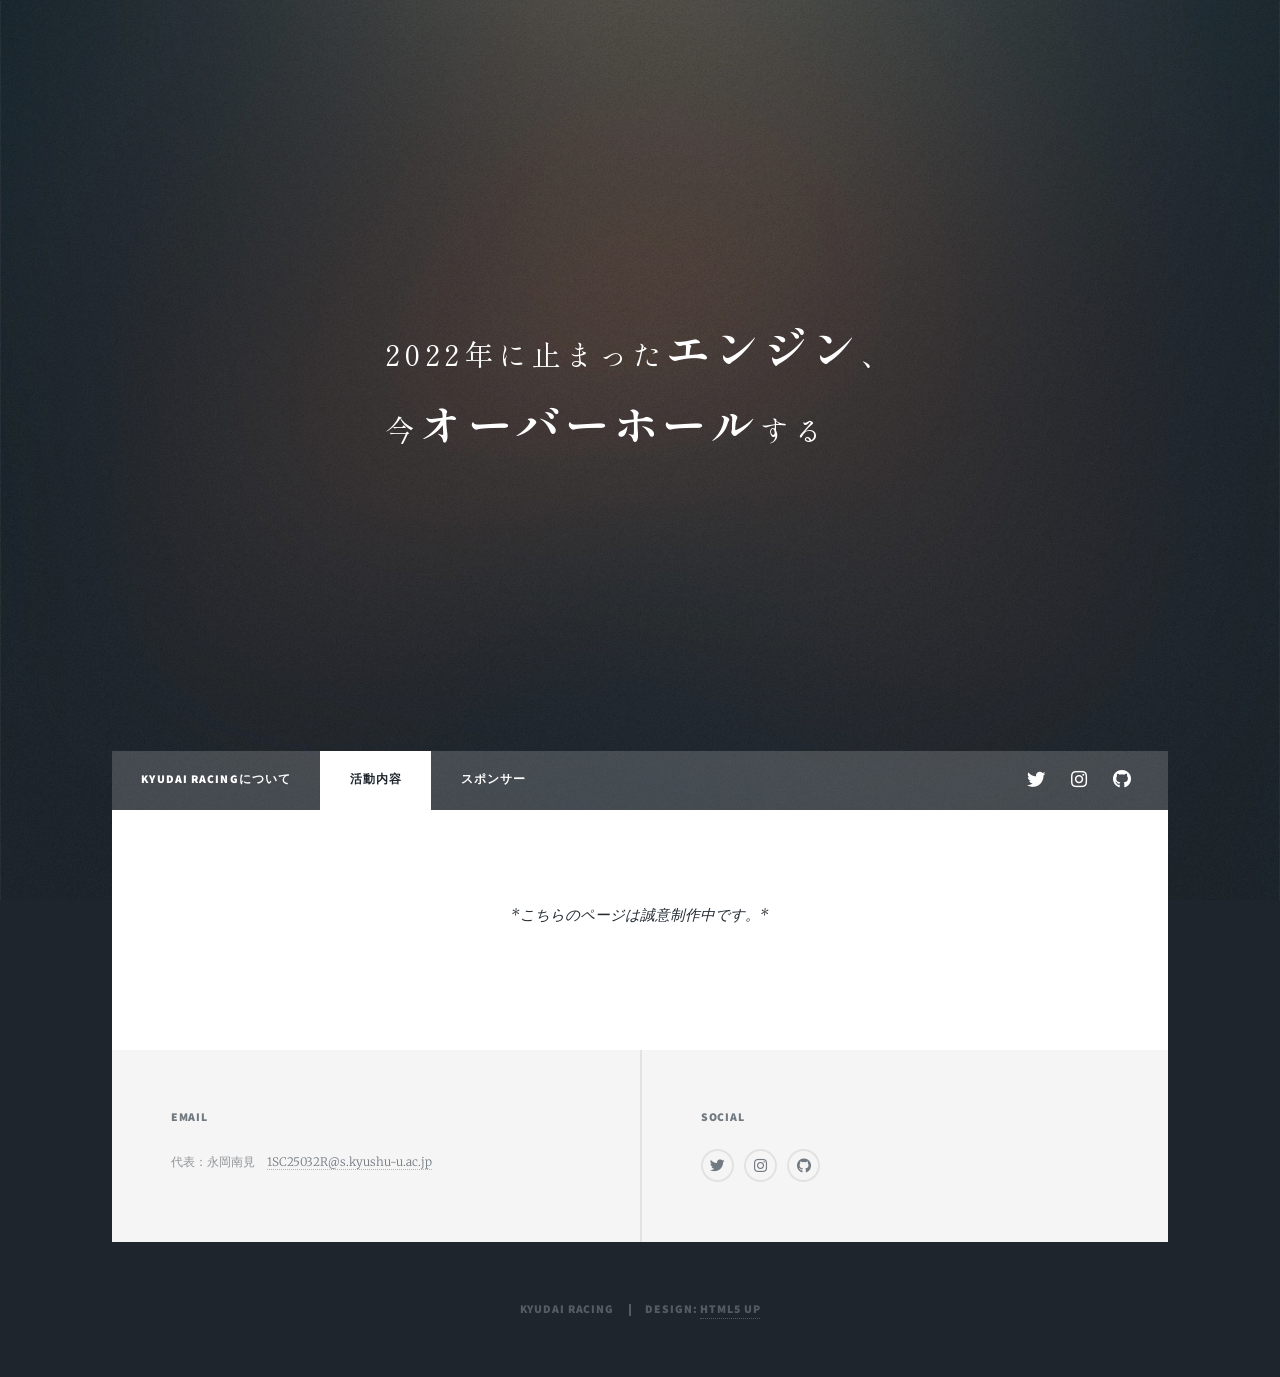
==== section1.html @ 41556bfe "階層の変更" ====
<!DOCTYPE HTML>
<html>
	<head>
		<title>Kyudai Racing</title>
    	<meta name="description" />
    	<!-- ファビコン -->
    	<link rel="icon" href="icon.png" />
    	<!-- アップルタッチアイコン -->
    	<link rel="apple-touch-icon" href="icon.png" />
	    <meta charset="UTF-8" />
		<link href="https://fonts.googleapis.com/css2?family=Shippori+Mincho:wght@400;500&display=swap" rel="stylesheet">
		<meta name="viewport" content="width=device-width, initial-scale=1, user-scalable=no" />
		<link rel="stylesheet" href="assets/css/main.css" />
		<noscript><link rel="stylesheet" href="assets/css/noscript.css" /></noscript>
	</head>
	<body class="is-preload">

		<!-- Wrapper -->
			<div id="wrapper">

				<!-- Header -->
					<header id="header">
						<a href="index.html" class="logo"><p>2022年に止まった<strong>エンジン</strong>、<br />今<strong>オーバーホール</strong>する</p></a>
					</header>

				<!-- Nav -->
					<nav id="nav">
						<ul class="links">
							<li><a href="index.html">Kyudai Racingについて</a></li>
							<li class="active"><a href="section1.html">活動内容</a></li>
							<li><a href="section2.html">スポンサー</a></li>
						</ul>
						<ul class="icons">
							<li><a href="#" class="icon brands fa-twitter"><span class="label">Twitter</span></a></li>
							<li><a href="https://www.instagram.com/kyudai_racing_?igsh=c2ZleDBxYnRwNmtl" class="icon brands fa-instagram"><span class="label">Instagram</span></a></li>
							<li><a href="#" class="icon brands fa-github"><span class="label">GitHub</span></a></li>
						</ul>
					</nav>

				<!-- Main -->
					<div id="main">

						<!-- Post -->
							<section class="post">
								<header class="major">
									<p>*こちらのページは誠意制作中です。*</p>
								</header>
						</section>

					</div>
				<!-- Footer -->
					<footer id="footer">
<!--						<section>
							<form method="post" action="#">
								<div class="fields">
									<div class="field">
										<label for="name">Name</label>
										<input type="text" name="name" id="name" />
									</div>
									<div class="field">
										<label for="email">Email</label>
										<input type="text" name="email" id="email" />
									</div>
									<div class="field">
										<label for="message">Message</label>
										<textarea name="message" id="message" rows="3"></textarea>
									</div>
								</div>
								<ul class="actions">
									<li><input type="submit" value="Send Message" /></li>
								</ul>
							</form>
						</section>
						<section class="split contact">
							<section class="alt">
								<h3>Address</h3>
								<p>1234 Somewhere Road #87257<br />
								Nashville, TN 00000-0000</p>
							</section>
							<section>
								<h3>Phone</h3>
								<p><a href="#">(000) 000-0000</a></p>
							</section>
-->							<section>
								<h3>Email</h3>
								<p>代表：永岡南見　<a href="#">1SC25032R@s.kyushu-u.ac.jp</a></p>
							</section>
							<section>
								<h3>Social</h3>
								<ul class="icons alt">
									<li><a href="#" class="icon brands alt fa-twitter"><span class="label">Twitter</span></a></li>
									<li><a href="https://www.instagram.com/kyudai_racing_?igsh=c2ZleDBxYnRwNmtl" class="icon brands alt fa-instagram"><span class="label">Instagram</span></a></li>
									<li><a href="#" class="icon brands alt fa-github"><span class="label">GitHub</span></a></li>
								</ul>
							</section>
						</section>
					</footer>

				<!-- Copyright -->
					<div id="copyright">
						<ul><li>kyudai Racing</li><li>Design: <a href="https://html5up.net">HTML5 UP</a></li></ul>
					</div>

			</div>

		<!-- Scripts -->
			<script src="assets/js/jquery.min.js"></script>
			<script src="assets/js/jquery.scrollex.min.js"></script>
			<script src="assets/js/jquery.scrolly.min.js"></script>
			<script src="assets/js/browser.min.js"></script>
			<script src="assets/js/breakpoints.min.js"></script>
			<script src="assets/js/util.js"></script>
			<script src="assets/js/main.js"></script>

	</body>
</html>
---- assets/css/main.css ----
@import url(fontawesome-all.min.css);
@import url("https://fonts.googleapis.com/css?family=Merriweather:300,700,300italic,700italic|Source+Sans+Pro:900");

/*
	Massively by HTML5 UP
	html5up.net | @ajlkn
	Free for personal and commercial use under the CCA 3.0 license (html5up.net/license)
*/

html, body, div, span, applet, object,
iframe, h1, h2, h3, h4, h5, h6, p, blockquote,
pre, a, abbr, acronym, address, big, cite,
code, del, dfn, em, img, ins, kbd, q, s, samp,
small, strike, strong, sub, sup, tt, var, b,
u, i, center, dl, dt, dd, ol, ul, li, fieldset,
form, label, legend, table, caption, tbody,
tfoot, thead, tr, th, td, article, aside,
canvas, details, embed, figure, figcaption,
footer, header, hgroup, menu, nav, output, ruby,
section, summary, time, mark, audio, video {
	margin: 0;
	padding: 0;
	border: 0;
	font-size: 100%;
	font: inherit;
	vertical-align: baseline;}

article, aside, details, figcaption, figure,
footer, header, hgroup, menu, nav, section {
	display: block;}

body {
	line-height: 1;
}

ol, ul {
	list-style: none;
}

blockquote, q {
	quotes: none;
}

	blockquote:before, blockquote:after, q:before, q:after {
		content: '';
		content: none;
	}

table {
	border-collapse: collapse;
	border-spacing: 0;
}

body {
	-webkit-text-size-adjust: none;
}

mark {
	background-color: transparent;
	color: inherit;
}

input::-moz-focus-inner {
	border: 0;
	padding: 0;
}

input, select, textarea {
	-moz-appearance: none;
	-webkit-appearance: none;
	-ms-appearance: none;
	appearance: none;
}

/* Basic */

	@-ms-viewport {
		width: device-width;
	}

	body {
		-ms-overflow-style: scrollbar;
	}

	@media screen and (max-width: 480px) {

		html, body {
			min-width: 320px;
		}

	}

	html {
		box-sizing: border-box;
	}

	*, *:before, *:after {
		box-sizing: inherit;
	}

	body {
		background-color: #1e252d;
	}

		body.is-preload *, body.is-preload *:before, body.is-preload *:after {
			-moz-animation: none !important;
			-webkit-animation: none !important;
			-ms-animation: none !important;
			animation: none !important;
			-moz-transition: none !important;
			-webkit-transition: none !important;
			-ms-transition: none !important;
			transition: none !important;
		}

/* Type */

	html {
		font-size: 16pt;
	}

		@media screen and (max-width: 1680px) {

			html {
				font-size: 12pt;
			}

		}

		@media screen and (max-width: 1280px) {

			html {
				font-size: 11pt;
			}

		}

		@media screen and (max-width: 360px) {

			html {
				font-size: 10pt;
			}

		}

	body {
		color: #212931;
	}

	body, input, select, textarea {
		font-family: "Merriweather", Georgia, serif;
		font-weight: 300;
		font-size: 1rem;
		line-height: 2.375;
	}

	a {
		-moz-transition: color 0.2s ease-in-out, background-color 0.2s ease-in-out, border-color 0.2s ease-in-out, box-shadow 0.2s ease-in-out;
		-webkit-transition: color 0.2s ease-in-out, background-color 0.2s ease-in-out, border-color 0.2s ease-in-out, box-shadow 0.2s ease-in-out;
		-ms-transition: color 0.2s ease-in-out, background-color 0.2s ease-in-out, border-color 0.2s ease-in-out, box-shadow 0.2s ease-in-out;
		transition: color 0.2s ease-in-out, background-color 0.2s ease-in-out, border-color 0.2s ease-in-out, box-shadow 0.2s ease-in-out;
		border-bottom: dotted 1px;
		text-decoration: none;
	}

		a:hover {
			border-bottom-color: transparent;
		}

	strong, b {
		font-weight: 600;
	}

	em, i {
		font-style: italic;
	}

	p {
		text-align: justify;
		margin: 0 0 2rem 0;
	}

	h1, h2, h3, h4, h5, h6 {
		font-family: "Source Sans Pro", Helvetica, sans-serif;
		font-weight: 900;
		line-height: 1.5;
		letter-spacing: 0.075em;
		text-transform: uppercase;
		margin: 0 0 1rem 0;
	}

		h1 a, h2 a, h3 a, h4 a, h5 a, h6 a {
			border-bottom: 0;
			color: inherit;
			text-decoration: none;
		}

	h1 {
		font-size: 4rem;
		line-height: 1.1;
		margin: 0 0 2rem 0;
	}

	h2 {
		font-size: 1.75rem;
		line-height: 1.3;
		margin: 0 0 1.5rem 0;
	}

	h3 {
		font-size: 1.25rem;
		margin: 0 0 1.5rem 0;
	}

	h4 {
		font-size: 1rem;
	}

	h5 {
		font-size: 0.9rem;
	}

	h6 {
		font-size: 0.8rem;
	}

	sub {
		font-size: 0.8rem;
		position: relative;
		top: 0.5rem;
	}

	sup {
		font-size: 0.8rem;
		position: relative;
		top: -0.5rem;
	}

	blockquote {
		border-left: solid 4px;
		font-style: italic;
		margin: 0 0 2rem 0;
		padding: 0.5rem 0 0.5rem 2rem;
	}

	code {
		border: solid 2px;
		font-family: "Courier New", monospace;
		font-size: 0.9rem;
		margin: 0 0.25rem;
		padding: 0.25rem 0.65rem;
	}

	pre {
		-webkit-overflow-scrolling: touch;
		font-family: "Courier New", monospace;
		font-size: 0.9rem;
		margin: 0 0 2rem 0;
	}

		pre code {
			display: block;
			line-height: 1.75;
			padding: 1rem 1.5rem;
			overflow-x: auto;
		}

	hr {
		border: 0;
		border-bottom: solid 2px;
		margin: 3rem 0;
	}

		hr.major {
			margin: 5rem 0;
		}

	.align-left {
		text-align: left;
	}

	.align-center {
		text-align: center;
	}

	.align-right {
		text-align: right;
	}

	input, select, textarea {
		color: #212931;
	}

	a {
		color: #212931;
		border-bottom-color: rgba(33, 41, 49, 0.5);
	}

		a:hover {
			border-bottom-color: transparent;
			color: #18bfef !important;
		}

	strong, b {
		color: #212931;
	}

	h1, h2, h3, h4, h5, h6 {
		color: #212931;
	}

	blockquote {
		border-left-color: #eeeeee;
	}

	code {
		background: rgba(220, 220, 220, 0.25);
		border-color: #eeeeee;
	}

	hr {
		border-bottom-color: #eeeeee;
	}

/* Row */

	.row {
		display: flex;
		flex-wrap: wrap;
		box-sizing: border-box;
		align-items: stretch;
	}

		.row > * {
			box-sizing: border-box;
		}

		.row.gtr-uniform > * > :last-child {
			margin-bottom: 0;
		}

		.row.aln-left {
			justify-content: flex-start;
		}

		.row.aln-center {
			justify-content: center;
		}

		.row.aln-right {
			justify-content: flex-end;
		}

		.row.aln-top {
			align-items: flex-start;
		}

		.row.aln-middle {
			align-items: center;
		}

		.row.aln-bottom {
			align-items: flex-end;
		}

		.row > .imp {
			order: -1;
		}

		.row > .col-1 {
			width: 8.33333%;
		}

		.row > .off-1 {
			margin-left: 8.33333%;
		}

		.row > .col-2 {
			width: 16.66667%;
		}

		.row > .off-2 {
			margin-left: 16.66667%;
		}

		.row > .col-3 {
			width: 25%;
		}

		.row > .off-3 {
			margin-left: 25%;
		}

		.row > .col-4 {
			width: 33.33333%;
		}

		.row > .off-4 {
			margin-left: 33.33333%;
		}

		.row > .col-5 {
			width: 41.66667%;
		}

		.row > .off-5 {
			margin-left: 41.66667%;
		}

		.row > .col-6 {
			width: 50%;
		}

		.row > .off-6 {
			margin-left: 50%;
		}

		.row > .col-7 {
			width: 58.33333%;
		}

		.row > .off-7 {
			margin-left: 58.33333%;
		}

		.row > .col-8 {
			width: 66.66667%;
		}

		.row > .off-8 {
			margin-left: 66.66667%;
		}

		.row > .col-9 {
			width: 75%;
		}

		.row > .off-9 {
			margin-left: 75%;
		}

		.row > .col-10 {
			width: 83.33333%;
		}

		.row > .off-10 {
			margin-left: 83.33333%;
		}

		.row > .col-11 {
			width: 91.66667%;
		}

		.row > .off-11 {
			margin-left: 91.66667%;
		}

		.row > .col-12 {
			width: 100%;
		}

		.row > .off-12 {
			margin-left: 100%;
		}

		.row.gtr-0 {
			margin-top: 0;
			margin-left: 0rem;
		}

			.row.gtr-0 > * {
				padding: 0 0 0 0rem;
			}

			.row.gtr-0.gtr-uniform {
				margin-top: 0rem;
			}

				.row.gtr-0.gtr-uniform > * {
					padding-top: 0rem;
				}

		.row.gtr-25 {
			margin-top: 0;
			margin-left: -0.375rem;
		}

			.row.gtr-25 > * {
				padding: 0 0 0 0.375rem;
			}

			.row.gtr-25.gtr-uniform {
				margin-top: -0.375rem;
			}

				.row.gtr-25.gtr-uniform > * {
					padding-top: 0.375rem;
				}

		.row.gtr-50 {
			margin-top: 0;
			margin-left: -0.75rem;
		}

			.row.gtr-50 > * {
				padding: 0 0 0 0.75rem;
			}

			.row.gtr-50.gtr-uniform {
				margin-top: -0.75rem;
			}

				.row.gtr-50.gtr-uniform > * {
					padding-top: 0.75rem;
				}

		.row {
			margin-top: 0;
			margin-left: -1.5rem;
		}

			.row > * {
				padding: 0 0 0 1.5rem;
			}

			.row.gtr-uniform {
				margin-top: -1.5rem;
			}

				.row.gtr-uniform > * {
					padding-top: 1.5rem;
				}

		.row.gtr-150 {
			margin-top: 0;
			margin-left: -2.25rem;
		}

			.row.gtr-150 > * {
				padding: 0 0 0 2.25rem;
			}

			.row.gtr-150.gtr-uniform {
				margin-top: -2.25rem;
			}

				.row.gtr-150.gtr-uniform > * {
					padding-top: 2.25rem;
				}

		.row.gtr-200 {
			margin-top: 0;
			margin-left: -3rem;
		}

			.row.gtr-200 > * {
				padding: 0 0 0 3rem;
			}

			.row.gtr-200.gtr-uniform {
				margin-top: -3rem;
			}

				.row.gtr-200.gtr-uniform > * {
					padding-top: 3rem;
				}

		@media screen and (max-width: 1680px) {

			.row {
				display: flex;
				flex-wrap: wrap;
				box-sizing: border-box;
				align-items: stretch;
			}

				.row > * {
					box-sizing: border-box;
				}

				.row.gtr-uniform > * > :last-child {
					margin-bottom: 0;
				}

				.row.aln-left {
					justify-content: flex-start;
				}

				.row.aln-center {
					justify-content: center;
				}

				.row.aln-right {
					justify-content: flex-end;
				}

				.row.aln-top {
					align-items: flex-start;
				}

				.row.aln-middle {
					align-items: center;
				}

				.row.aln-bottom {
					align-items: flex-end;
				}

				.row > .imp-xlarge {
					order: -1;
				}

				.row > .col-1-xlarge {
					width: 8.33333%;
				}

				.row > .off-1-xlarge {
					margin-left: 8.33333%;
				}

				.row > .col-2-xlarge {
					width: 16.66667%;
				}

				.row > .off-2-xlarge {
					margin-left: 16.66667%;
				}

				.row > .col-3-xlarge {
					width: 25%;
				}

				.row > .off-3-xlarge {
					margin-left: 25%;
				}

				.row > .col-4-xlarge {
					width: 33.33333%;
				}

				.row > .off-4-xlarge {
					margin-left: 33.33333%;
				}

				.row > .col-5-xlarge {
					width: 41.66667%;
				}

				.row > .off-5-xlarge {
					margin-left: 41.66667%;
				}

				.row > .col-6-xlarge {
					width: 50%;
				}

				.row > .off-6-xlarge {
					margin-left: 50%;
				}

				.row > .col-7-xlarge {
					width: 58.33333%;
				}

				.row > .off-7-xlarge {
					margin-left: 58.33333%;
				}

				.row > .col-8-xlarge {
					width: 66.66667%;
				}

				.row > .off-8-xlarge {
					margin-left: 66.66667%;
				}

				.row > .col-9-xlarge {
					width: 75%;
				}

				.row > .off-9-xlarge {
					margin-left: 75%;
				}

				.row > .col-10-xlarge {
					width: 83.33333%;
				}

				.row > .off-10-xlarge {
					margin-left: 83.33333%;
				}

				.row > .col-11-xlarge {
					width: 91.66667%;
				}

				.row > .off-11-xlarge {
					margin-left: 91.66667%;
				}

				.row > .col-12-xlarge {
					width: 100%;
				}

				.row > .off-12-xlarge {
					margin-left: 100%;
				}

				.row.gtr-0 {
					margin-top: 0;
					margin-left: 0rem;
				}

					.row.gtr-0 > * {
						padding: 0 0 0 0rem;
					}

					.row.gtr-0.gtr-uniform {
						margin-top: 0rem;
					}

						.row.gtr-0.gtr-uniform > * {
							padding-top: 0rem;
						}

				.row.gtr-25 {
					margin-top: 0;
					margin-left: -0.375rem;
				}

					.row.gtr-25 > * {
						padding: 0 0 0 0.375rem;
					}

					.row.gtr-25.gtr-uniform {
						margin-top: -0.375rem;
					}

						.row.gtr-25.gtr-uniform > * {
							padding-top: 0.375rem;
						}

				.row.gtr-50 {
					margin-top: 0;
					margin-left: -0.75rem;
				}

					.row.gtr-50 > * {
						padding: 0 0 0 0.75rem;
					}

					.row.gtr-50.gtr-uniform {
						margin-top: -0.75rem;
					}

						.row.gtr-50.gtr-uniform > * {
							padding-top: 0.75rem;
						}

				.row {
					margin-top: 0;
					margin-left: -1.5rem;
				}

					.row > * {
						padding: 0 0 0 1.5rem;
					}

					.row.gtr-uniform {
						margin-top: -1.5rem;
					}

						.row.gtr-uniform > * {
							padding-top: 1.5rem;
						}

				.row.gtr-150 {
					margin-top: 0;
					margin-left: -2.25rem;
				}

					.row.gtr-150 > * {
						padding: 0 0 0 2.25rem;
					}

					.row.gtr-150.gtr-uniform {
						margin-top: -2.25rem;
					}

						.row.gtr-150.gtr-uniform > * {
							padding-top: 2.25rem;
						}

				.row.gtr-200 {
					margin-top: 0;
					margin-left: -3rem;
				}

					.row.gtr-200 > * {
						padding: 0 0 0 3rem;
					}

					.row.gtr-200.gtr-uniform {
						margin-top: -3rem;
					}

						.row.gtr-200.gtr-uniform > * {
							padding-top: 3rem;
						}

		}

		@media screen and (max-width: 1280px) {

			.row {
				display: flex;
				flex-wrap: wrap;
				box-sizing: border-box;
				align-items: stretch;
			}

				.row > * {
					box-sizing: border-box;
				}

				.row.gtr-uniform > * > :last-child {
					margin-bottom: 0;
				}

				.row.aln-left {
					justify-content: flex-start;
				}

				.row.aln-center {
					justify-content: center;
				}

				.row.aln-right {
					justify-content: flex-end;
				}

				.row.aln-top {
					align-items: flex-start;
				}

				.row.aln-middle {
					align-items: center;
				}

				.row.aln-bottom {
					align-items: flex-end;
				}

				.row > .imp-large {
					order: -1;
				}

				.row > .col-1-large {
					width: 8.33333%;
				}

				.row > .off-1-large {
					margin-left: 8.33333%;
				}

				.row > .col-2-large {
					width: 16.66667%;
				}

				.row > .off-2-large {
					margin-left: 16.66667%;
				}

				.row > .col-3-large {
					width: 25%;
				}

				.row > .off-3-large {
					margin-left: 25%;
				}

				.row > .col-4-large {
					width: 33.33333%;
				}

				.row > .off-4-large {
					margin-left: 33.33333%;
				}

				.row > .col-5-large {
					width: 41.66667%;
				}

				.row > .off-5-large {
					margin-left: 41.66667%;
				}

				.row > .col-6-large {
					width: 50%;
				}

				.row > .off-6-large {
					margin-left: 50%;
				}

				.row > .col-7-large {
					width: 58.33333%;
				}

				.row > .off-7-large {
					margin-left: 58.33333%;
				}

				.row > .col-8-large {
					width: 66.66667%;
				}

				.row > .off-8-large {
					margin-left: 66.66667%;
				}

				.row > .col-9-large {
					width: 75%;
				}

				.row > .off-9-large {
					margin-left: 75%;
				}

				.row > .col-10-large {
					width: 83.33333%;
				}

				.row > .off-10-large {
					margin-left: 83.33333%;
				}

				.row > .col-11-large {
					width: 91.66667%;
				}

				.row > .off-11-large {
					margin-left: 91.66667%;
				}

				.row > .col-12-large {
					width: 100%;
				}

				.row > .off-12-large {
					margin-left: 100%;
				}

				.row.gtr-0 {
					margin-top: 0;
					margin-left: 0rem;
				}

					.row.gtr-0 > * {
						padding: 0 0 0 0rem;
					}

					.row.gtr-0.gtr-uniform {
						margin-top: 0rem;
					}

						.row.gtr-0.gtr-uniform > * {
							padding-top: 0rem;
						}

				.row.gtr-25 {
					margin-top: 0;
					margin-left: -0.375rem;
				}

					.row.gtr-25 > * {
						padding: 0 0 0 0.375rem;
					}

					.row.gtr-25.gtr-uniform {
						margin-top: -0.375rem;
					}

						.row.gtr-25.gtr-uniform > * {
							padding-top: 0.375rem;
						}

				.row.gtr-50 {
					margin-top: 0;
					margin-left: -0.75rem;
				}

					.row.gtr-50 > * {
						padding: 0 0 0 0.75rem;
					}

					.row.gtr-50.gtr-uniform {
						margin-top: -0.75rem;
					}

						.row.gtr-50.gtr-uniform > * {
							padding-top: 0.75rem;
						}

				.row {
					margin-top: 0;
					margin-left: -1.5rem;
				}

					.row > * {
						padding: 0 0 0 1.5rem;
					}

					.row.gtr-uniform {
						margin-top: -1.5rem;
					}

						.row.gtr-uniform > * {
							padding-top: 1.5rem;
						}

				.row.gtr-150 {
					margin-top: 0;
					margin-left: -2.25rem;
				}

					.row.gtr-150 > * {
						padding: 0 0 0 2.25rem;
					}

					.row.gtr-150.gtr-uniform {
						margin-top: -2.25rem;
					}

						.row.gtr-150.gtr-uniform > * {
							padding-top: 2.25rem;
						}

				.row.gtr-200 {
					margin-top: 0;
					margin-left: -3rem;
				}

					.row.gtr-200 > * {
						padding: 0 0 0 3rem;
					}

					.row.gtr-200.gtr-uniform {
						margin-top: -3rem;
					}

						.row.gtr-200.gtr-uniform > * {
							padding-top: 3rem;
						}

		}

		@media screen and (max-width: 980px) {

			.row {
				display: flex;
				flex-wrap: wrap;
				box-sizing: border-box;
				align-items: stretch;
			}

				.row > * {
					box-sizing: border-box;
				}

				.row.gtr-uniform > * > :last-child {
					margin-bottom: 0;
				}

				.row.aln-left {
					justify-content: flex-start;
				}

				.row.aln-center {
					justify-content: center;
				}

				.row.aln-right {
					justify-content: flex-end;
				}

				.row.aln-top {
					align-items: flex-start;
				}

				.row.aln-middle {
					align-items: center;
				}

				.row.aln-bottom {
					align-items: flex-end;
				}

				.row > .imp-medium {
					order: -1;
				}

				.row > .col-1-medium {
					width: 8.33333%;
				}

				.row > .off-1-medium {
					margin-left: 8.33333%;
				}

				.row > .col-2-medium {
					width: 16.66667%;
				}

				.row > .off-2-medium {
					margin-left: 16.66667%;
				}

				.row > .col-3-medium {
					width: 25%;
				}

				.row > .off-3-medium {
					margin-left: 25%;
				}

				.row > .col-4-medium {
					width: 33.33333%;
				}

				.row > .off-4-medium {
					margin-left: 33.33333%;
				}

				.row > .col-5-medium {
					width: 41.66667%;
				}

				.row > .off-5-medium {
					margin-left: 41.66667%;
				}

				.row > .col-6-medium {
					width: 50%;
				}

				.row > .off-6-medium {
					margin-left: 50%;
				}

				.row > .col-7-medium {
					width: 58.33333%;
				}

				.row > .off-7-medium {
					margin-left: 58.33333%;
				}

				.row > .col-8-medium {
					width: 66.66667%;
				}

				.row > .off-8-medium {
					margin-left: 66.66667%;
				}

				.row > .col-9-medium {
					width: 75%;
				}

				.row > .off-9-medium {
					margin-left: 75%;
				}

				.row > .col-10-medium {
					width: 83.33333%;
				}

				.row > .off-10-medium {
					margin-left: 83.33333%;
				}

				.row > .col-11-medium {
					width: 91.66667%;
				}

				.row > .off-11-medium {
					margin-left: 91.66667%;
				}

				.row > .col-12-medium {
					width: 100%;
				}

				.row > .off-12-medium {
					margin-left: 100%;
				}

				.row.gtr-0 {
					margin-top: 0;
					margin-left: 0rem;
				}

					.row.gtr-0 > * {
						padding: 0 0 0 0rem;
					}

					.row.gtr-0.gtr-uniform {
						margin-top: 0rem;
					}

						.row.gtr-0.gtr-uniform > * {
							padding-top: 0rem;
						}

				.row.gtr-25 {
					margin-top: 0;
					margin-left: -0.375rem;
				}

					.row.gtr-25 > * {
						padding: 0 0 0 0.375rem;
					}

					.row.gtr-25.gtr-uniform {
						margin-top: -0.375rem;
					}

						.row.gtr-25.gtr-uniform > * {
							padding-top: 0.375rem;
						}

				.row.gtr-50 {
					margin-top: 0;
					margin-left: -0.75rem;
				}

					.row.gtr-50 > * {
						padding: 0 0 0 0.75rem;
					}

					.row.gtr-50.gtr-uniform {
						margin-top: -0.75rem;
					}

						.row.gtr-50.gtr-uniform > * {
							padding-top: 0.75rem;
						}

				.row {
					margin-top: 0;
					margin-left: -1.5rem;
				}

					.row > * {
						padding: 0 0 0 1.5rem;
					}

					.row.gtr-uniform {
						margin-top: -1.5rem;
					}

						.row.gtr-uniform > * {
							padding-top: 1.5rem;
						}

				.row.gtr-150 {
					margin-top: 0;
					margin-left: -2.25rem;
				}

					.row.gtr-150 > * {
						padding: 0 0 0 2.25rem;
					}

					.row.gtr-150.gtr-uniform {
						margin-top: -2.25rem;
					}

						.row.gtr-150.gtr-uniform > * {
							padding-top: 2.25rem;
						}

				.row.gtr-200 {
					margin-top: 0;
					margin-left: -3rem;
				}

					.row.gtr-200 > * {
						padding: 0 0 0 3rem;
					}

					.row.gtr-200.gtr-uniform {
						margin-top: -3rem;
					}

						.row.gtr-200.gtr-uniform > * {
							padding-top: 3rem;
						}

		}

		@media screen and (max-width: 736px) {

			.row {
				display: flex;
				flex-wrap: wrap;
				box-sizing: border-box;
				align-items: stretch;
			}

				.row > * {
					box-sizing: border-box;
				}

				.row.gtr-uniform > * > :last-child {
					margin-bottom: 0;
				}

				.row.aln-left {
					justify-content: flex-start;
				}

				.row.aln-center {
					justify-content: center;
				}

				.row.aln-right {
					justify-content: flex-end;
				}

				.row.aln-top {
					align-items: flex-start;
				}

				.row.aln-middle {
					align-items: center;
				}

				.row.aln-bottom {
					align-items: flex-end;
				}

				.row > .imp-small {
					order: -1;
				}

				.row > .col-1-small {
					width: 8.33333%;
				}

				.row > .off-1-small {
					margin-left: 8.33333%;
				}

				.row > .col-2-small {
					width: 16.66667%;
				}

				.row > .off-2-small {
					margin-left: 16.66667%;
				}

				.row > .col-3-small {
					width: 25%;
				}

				.row > .off-3-small {
					margin-left: 25%;
				}

				.row > .col-4-small {
					width: 33.33333%;
				}

				.row > .off-4-small {
					margin-left: 33.33333%;
				}

				.row > .col-5-small {
					width: 41.66667%;
				}

				.row > .off-5-small {
					margin-left: 41.66667%;
				}

				.row > .col-6-small {
					width: 50%;
				}

				.row > .off-6-small {
					margin-left: 50%;
				}

				.row > .col-7-small {
					width: 58.33333%;
				}

				.row > .off-7-small {
					margin-left: 58.33333%;
				}

				.row > .col-8-small {
					width: 66.66667%;
				}

				.row > .off-8-small {
					margin-left: 66.66667%;
				}

				.row > .col-9-small {
					width: 75%;
				}

				.row > .off-9-small {
					margin-left: 75%;
				}

				.row > .col-10-small {
					width: 83.33333%;
				}

				.row > .off-10-small {
					margin-left: 83.33333%;
				}

				.row > .col-11-small {
					width: 91.66667%;
				}

				.row > .off-11-small {
					margin-left: 91.66667%;
				}

				.row > .col-12-small {
					width: 100%;
				}

				.row > .off-12-small {
					margin-left: 100%;
				}

				.row.gtr-0 {
					margin-top: 0;
					margin-left: 0rem;
				}

					.row.gtr-0 > * {
						padding: 0 0 0 0rem;
					}

					.row.gtr-0.gtr-uniform {
						margin-top: 0rem;
					}

						.row.gtr-0.gtr-uniform > * {
							padding-top: 0rem;
						}

				.row.gtr-25 {
					margin-top: 0;
					margin-left: -0.375rem;
				}

					.row.gtr-25 > * {
						padding: 0 0 0 0.375rem;
					}

					.row.gtr-25.gtr-uniform {
						margin-top: -0.375rem;
					}

						.row.gtr-25.gtr-uniform > * {
							padding-top: 0.375rem;
						}

				.row.gtr-50 {
					margin-top: 0;
					margin-left: -0.75rem;
				}

					.row.gtr-50 > * {
						padding: 0 0 0 0.75rem;
					}

					.row.gtr-50.gtr-uniform {
						margin-top: -0.75rem;
					}

						.row.gtr-50.gtr-uniform > * {
							padding-top: 0.75rem;
						}

				.row {
					margin-top: 0;
					margin-left: -1.5rem;
				}

					.row > * {
						padding: 0 0 0 1.5rem;
					}

					.row.gtr-uniform {
						margin-top: -1.5rem;
					}

						.row.gtr-uniform > * {
							padding-top: 1.5rem;
						}

				.row.gtr-150 {
					margin-top: 0;
					margin-left: -2.25rem;
				}

					.row.gtr-150 > * {
						padding: 0 0 0 2.25rem;
					}

					.row.gtr-150.gtr-uniform {
						margin-top: -2.25rem;
					}

						.row.gtr-150.gtr-uniform > * {
							padding-top: 2.25rem;
						}

				.row.gtr-200 {
					margin-top: 0;
					margin-left: -3rem;
				}

					.row.gtr-200 > * {
						padding: 0 0 0 3rem;
					}

					.row.gtr-200.gtr-uniform {
						margin-top: -3rem;
					}

						.row.gtr-200.gtr-uniform > * {
							padding-top: 3rem;
						}

		}

		@media screen and (max-width: 480px) {

			.row {
				display: flex;
				flex-wrap: wrap;
				box-sizing: border-box;
				align-items: stretch;
			}

				.row > * {
					box-sizing: border-box;
				}

				.row.gtr-uniform > * > :last-child {
					margin-bottom: 0;
				}

				.row.aln-left {
					justify-content: flex-start;
				}

				.row.aln-center {
					justify-content: center;
				}

				.row.aln-right {
					justify-content: flex-end;
				}

				.row.aln-top {
					align-items: flex-start;
				}

				.row.aln-middle {
					align-items: center;
				}

				.row.aln-bottom {
					align-items: flex-end;
				}

				.row > .imp-xsmall {
					order: -1;
				}

				.row > .col-1-xsmall {
					width: 8.33333%;
				}

				.row > .off-1-xsmall {
					margin-left: 8.33333%;
				}

				.row > .col-2-xsmall {
					width: 16.66667%;
				}

				.row > .off-2-xsmall {
					margin-left: 16.66667%;
				}

				.row > .col-3-xsmall {
					width: 25%;
				}

				.row > .off-3-xsmall {
					margin-left: 25%;
				}

				.row > .col-4-xsmall {
					width: 33.33333%;
				}

				.row > .off-4-xsmall {
					margin-left: 33.33333%;
				}

				.row > .col-5-xsmall {
					width: 41.66667%;
				}

				.row > .off-5-xsmall {
					margin-left: 41.66667%;
				}

				.row > .col-6-xsmall {
					width: 50%;
				}

				.row > .off-6-xsmall {
					margin-left: 50%;
				}

				.row > .col-7-xsmall {
					width: 58.33333%;
				}

				.row > .off-7-xsmall {
					margin-left: 58.33333%;
				}

				.row > .col-8-xsmall {
					width: 66.66667%;
				}

				.row > .off-8-xsmall {
					margin-left: 66.66667%;
				}

				.row > .col-9-xsmall {
					width: 75%;
				}

				.row > .off-9-xsmall {
					margin-left: 75%;
				}

				.row > .col-10-xsmall {
					width: 83.33333%;
				}

				.row > .off-10-xsmall {
					margin-left: 83.33333%;
				}

				.row > .col-11-xsmall {
					width: 91.66667%;
				}

				.row > .off-11-xsmall {
					margin-left: 91.66667%;
				}

				.row > .col-12-xsmall {
					width: 100%;
				}

				.row > .off-12-xsmall {
					margin-left: 100%;
				}

				.row.gtr-0 {
					margin-top: 0;
					margin-left: 0rem;
				}

					.row.gtr-0 > * {
						padding: 0 0 0 0rem;
					}

					.row.gtr-0.gtr-uniform {
						margin-top: 0rem;
					}

						.row.gtr-0.gtr-uniform > * {
							padding-top: 0rem;
						}

				.row.gtr-25 {
					margin-top: 0;
					margin-left: -0.375rem;
				}

					.row.gtr-25 > * {
						padding: 0 0 0 0.375rem;
					}

					.row.gtr-25.gtr-uniform {
						margin-top: -0.375rem;
					}

						.row.gtr-25.gtr-uniform > * {
							padding-top: 0.375rem;
						}

				.row.gtr-50 {
					margin-top: 0;
					margin-left: -0.75rem;
				}

					.row.gtr-50 > * {
						padding: 0 0 0 0.75rem;
					}

					.row.gtr-50.gtr-uniform {
						margin-top: -0.75rem;
					}

						.row.gtr-50.gtr-uniform > * {
							padding-top: 0.75rem;
						}

				.row {
					margin-top: 0;
					margin-left: -1.5rem;
				}

					.row > * {
						padding: 0 0 0 1.5rem;
					}

					.row.gtr-uniform {
						margin-top: -1.5rem;
					}

						.row.gtr-uniform > * {
							padding-top: 1.5rem;
						}

				.row.gtr-150 {
					margin-top: 0;
					margin-left: -2.25rem;
				}

					.row.gtr-150 > * {
						padding: 0 0 0 2.25rem;
					}

					.row.gtr-150.gtr-uniform {
						margin-top: -2.25rem;
					}

						.row.gtr-150.gtr-uniform > * {
							padding-top: 2.25rem;
						}

				.row.gtr-200 {
					margin-top: 0;
					margin-left: -3rem;
				}

					.row.gtr-200 > * {
						padding: 0 0 0 3rem;
					}

					.row.gtr-200.gtr-uniform {
						margin-top: -3rem;
					}

						.row.gtr-200.gtr-uniform > * {
							padding-top: 3rem;
						}

		}

		@media screen and (max-width: 360px) {

			.row {
				display: flex;
				flex-wrap: wrap;
				box-sizing: border-box;
				align-items: stretch;
			}

				.row > * {
					box-sizing: border-box;
				}

				.row.gtr-uniform > * > :last-child {
					margin-bottom: 0;
				}

				.row.aln-left {
					justify-content: flex-start;
				}

				.row.aln-center {
					justify-content: center;
				}

				.row.aln-right {
					justify-content: flex-end;
				}

				.row.aln-top {
					align-items: flex-start;
				}

				.row.aln-middle {
					align-items: center;
				}

				.row.aln-bottom {
					align-items: flex-end;
				}

				.row > .imp-xxsmall {
					order: -1;
				}

				.row > .col-1-xxsmall {
					width: 8.33333%;
				}

				.row > .off-1-xxsmall {
					margin-left: 8.33333%;
				}

				.row > .col-2-xxsmall {
					width: 16.66667%;
				}

				.row > .off-2-xxsmall {
					margin-left: 16.66667%;
				}

				.row > .col-3-xxsmall {
					width: 25%;
				}

				.row > .off-3-xxsmall {
					margin-left: 25%;
				}

				.row > .col-4-xxsmall {
					width: 33.33333%;
				}

				.row > .off-4-xxsmall {
					margin-left: 33.33333%;
				}

				.row > .col-5-xxsmall {
					width: 41.66667%;
				}

				.row > .off-5-xxsmall {
					margin-left: 41.66667%;
				}

				.row > .col-6-xxsmall {
					width: 50%;
				}

				.row > .off-6-xxsmall {
					margin-left: 50%;
				}

				.row > .col-7-xxsmall {
					width: 58.33333%;
				}

				.row > .off-7-xxsmall {
					margin-left: 58.33333%;
				}

				.row > .col-8-xxsmall {
					width: 66.66667%;
				}

				.row > .off-8-xxsmall {
					margin-left: 66.66667%;
				}

				.row > .col-9-xxsmall {
					width: 75%;
				}

				.row > .off-9-xxsmall {
					margin-left: 75%;
				}

				.row > .col-10-xxsmall {
					width: 83.33333%;
				}

				.row > .off-10-xxsmall {
					margin-left: 83.33333%;
				}

				.row > .col-11-xxsmall {
					width: 91.66667%;
				}

				.row > .off-11-xxsmall {
					margin-left: 91.66667%;
				}

				.row > .col-12-xxsmall {
					width: 100%;
				}

				.row > .off-12-xxsmall {
					margin-left: 100%;
				}

				.row.gtr-0 {
					margin-top: 0;
					margin-left: 0rem;
				}

					.row.gtr-0 > * {
						padding: 0 0 0 0rem;
					}

					.row.gtr-0.gtr-uniform {
						margin-top: 0rem;
					}

						.row.gtr-0.gtr-uniform > * {
							padding-top: 0rem;
						}

				.row.gtr-25 {
					margin-top: 0;
					margin-left: -0.375rem;
				}

					.row.gtr-25 > * {
						padding: 0 0 0 0.375rem;
					}

					.row.gtr-25.gtr-uniform {
						margin-top: -0.375rem;
					}

						.row.gtr-25.gtr-uniform > * {
							padding-top: 0.375rem;
						}

				.row.gtr-50 {
					margin-top: 0;
					margin-left: -0.75rem;
				}

					.row.gtr-50 > * {
						padding: 0 0 0 0.75rem;
					}

					.row.gtr-50.gtr-uniform {
						margin-top: -0.75rem;
					}

						.row.gtr-50.gtr-uniform > * {
							padding-top: 0.75rem;
						}

				.row {
					margin-top: 0;
					margin-left: -1.5rem;
				}

					.row > * {
						padding: 0 0 0 1.5rem;
					}

					.row.gtr-uniform {
						margin-top: -1.5rem;
					}

						.row.gtr-uniform > * {
							padding-top: 1.5rem;
						}

				.row.gtr-150 {
					margin-top: 0;
					margin-left: -2.25rem;
				}

					.row.gtr-150 > * {
						padding: 0 0 0 2.25rem;
					}

					.row.gtr-150.gtr-uniform {
						margin-top: -2.25rem;
					}

						.row.gtr-150.gtr-uniform > * {
							padding-top: 2.25rem;
						}

				.row.gtr-200 {
					margin-top: 0;
					margin-left: -3rem;
				}

					.row.gtr-200 > * {
						padding: 0 0 0 3rem;
					}

					.row.gtr-200.gtr-uniform {
						margin-top: -3rem;
					}

						.row.gtr-200.gtr-uniform > * {
							padding-top: 3rem;
						}

		}

/* Box */

	.box {
		border: solid 2px;
		margin-bottom: 2rem;
		padding: 1.5rem;
	}

		.box > :last-child,
		.box > :last-child > :last-child,
		.box > :last-child > :last-child > :last-child {
			margin-bottom: 0;
		}

		.box.alt {
			border: 0;
			border-radius: 0;
			padding: 0;
		}

	.box {
		border-color: #eeeeee;
	}

/* Button */

	input[type="submit"],
	input[type="reset"],
	input[type="button"],
	button,
	.button {
		-moz-appearance: none;
		-webkit-appearance: none;
		-ms-appearance: none;
		appearance: none;
		-moz-transition: background-color 0.2s ease-in-out, box-shadow 0.2s ease-in-out, color 0.2s ease-in-out;
		-webkit-transition: background-color 0.2s ease-in-out, box-shadow 0.2s ease-in-out, color 0.2s ease-in-out;
		-ms-transition: background-color 0.2s ease-in-out, box-shadow 0.2s ease-in-out, color 0.2s ease-in-out;
		transition: background-color 0.2s ease-in-out, box-shadow 0.2s ease-in-out, color 0.2s ease-in-out;
		border: 0;
		border-radius: 0;
		cursor: pointer;
		display: inline-block;
		font-family: "Source Sans Pro", Helvetica, sans-serif;
		font-size: 0.8rem;
		font-weight: 900;
		letter-spacing: 0.075em;
		height: 3rem;
		line-height: 3rem;
		padding: 0 2rem;
		text-align: center;
		text-decoration: none;
		text-transform: uppercase;
		white-space: nowrap;
	}

		input[type="submit"].icon:before,
		input[type="reset"].icon:before,
		input[type="button"].icon:before,
		button.icon:before,
		.button.icon:before {
			margin-right: 0.5rem;
		}

		input[type="submit"].icon.solo,
		input[type="reset"].icon.solo,
		input[type="button"].icon.solo,
		button.icon.solo,
		.button.icon.solo {
			position: relative;
			width: 4rem;
			height: 4rem;
			line-height: 4rem;
			border-radius: 4rem;
			text-indent: 4rem;
			overflow: hidden;
			padding: 0;
			white-space: nowrap;
		}

			input[type="submit"].icon.solo:before,
			input[type="reset"].icon.solo:before,
			input[type="button"].icon.solo:before,
			button.icon.solo:before,
			.button.icon.solo:before {
				position: absolute;
				display: block;
				top: 0;
				left: 0;
				width: inherit;
				height: inherit;
				line-height: inherit;
				font-size: 1.25rem;
				margin-right: 0;
				text-align: center;
				text-indent: 0;
			}

		input[type="submit"].fit,
		input[type="reset"].fit,
		input[type="button"].fit,
		button.fit,
		.button.fit {
			width: 100%;
		}

		input[type="submit"].small,
		input[type="reset"].small,
		input[type="button"].small,
		button.small,
		.button.small {
			font-size: 0.7rem;
			height: 2.5rem;
			line-height: 2.5rem;
			padding: 0 1.5rem;
		}

		input[type="submit"].large,
		input[type="reset"].large,
		input[type="button"].large,
		button.large,
		.button.large {
			font-size: 0.9rem;
			height: 3.5rem;
			line-height: 3.5rem;
			padding: 0 2.75rem;
		}

		@media screen and (max-width: 980px) {

			input[type="submit"],
			input[type="reset"],
			input[type="button"],
			button,
			.button {
				font-size: 0.9rem;
				height: 3.25rem;
				line-height: 3.25rem;
			}

				input[type="submit"].large,
				input[type="reset"].large,
				input[type="button"].large,
				button.large,
				.button.large {
					font-size: 1rem;
					height: 3.75rem;
					line-height: 3.75rem;
				}

		}

		input[type="submit"].disabled, input[type="submit"]:disabled,
		input[type="reset"].disabled,
		input[type="reset"]:disabled,
		input[type="button"].disabled,
		input[type="button"]:disabled,
		button.disabled,
		button:disabled,
		.button.disabled,
		.button:disabled {
			pointer-events: none;
			opacity: 0.25;
		}

	input[type="submit"],
	input[type="reset"],
	input[type="button"],
	button,
	.button {
		background-color: transparent;
		box-shadow: inset 0 0 0 2px #212931;
		color: #212931 !important;
	}

		input[type="submit"]:hover,
		input[type="reset"]:hover,
		input[type="button"]:hover,
		button:hover,
		.button:hover {
			box-shadow: inset 0 0 0 2px #18bfef;
			color: #18bfef !important;
		}

		input[type="submit"].primary,
		input[type="reset"].primary,
		input[type="button"].primary,
		button.primary,
		.button.primary {
			background-color: #212931;
			box-shadow: none;
			color: #ffffff !important;
		}

			input[type="submit"].primary:hover,
			input[type="reset"].primary:hover,
			input[type="button"].primary:hover,
			button.primary:hover,
			.button.primary:hover {
				background-color: #18bfef;
			}

/* Form */

	form {
		margin: 0 0 2rem 0;
	}

		form > :last-child {
			margin-bottom: 0;
		}

		form > .fields {
			display: -moz-flex;
			display: -webkit-flex;
			display: -ms-flex;
			display: flex;
			-moz-flex-wrap: wrap;
			-webkit-flex-wrap: wrap;
			-ms-flex-wrap: wrap;
			flex-wrap: wrap;
			width: calc(100% + 3rem);
			margin: -1.5rem 0 2rem -1.5rem;
		}

			form > .fields > .field {
				-moz-flex-grow: 0;
				-webkit-flex-grow: 0;
				-ms-flex-grow: 0;
				flex-grow: 0;
				-moz-flex-shrink: 0;
				-webkit-flex-shrink: 0;
				-ms-flex-shrink: 0;
				flex-shrink: 0;
				padding: 1.5rem 0 0 1.5rem;
				width: calc(100% - 1.5rem);
			}

				form > .fields > .field.half {
					width: calc(50% - 0.75rem);
				}

				form > .fields > .field.third {
					width: calc(100%/3 - 0.5rem);
				}

				form > .fields > .field.quarter {
					width: calc(25% - 0.375rem);
				}

		@media screen and (max-width: 480px) {

			form > .fields {
				width: calc(100% + 3rem);
				margin: -1.5rem 0 2rem -1.5rem;
			}

				form > .fields > .field {
					padding: 1.5rem 0 0 1.5rem;
					width: calc(100% - 1.5rem);
				}

					form > .fields > .field.half {
						width: calc(100% - 1.5rem);
					}

					form > .fields > .field.third {
						width: calc(100% - 1.5rem);
					}

					form > .fields > .field.quarter {
						width: calc(100% - 1.5rem);
					}

		}

	label {
		display: block;
		font-family: "Source Sans Pro", Helvetica, sans-serif;
		font-weight: 900;
		line-height: 1.5;
		letter-spacing: 0.075em;
		font-size: 0.8rem;
		text-transform: uppercase;
		margin: 0 0 0.75rem 0;
	}

		@media screen and (max-width: 980px) {

			label {
				font-size: 0.9rem;
			}

		}

	input[type="text"],
	input[type="password"],
	input[type="email"],
	select,
	textarea {
		-moz-appearance: none;
		-webkit-appearance: none;
		-ms-appearance: none;
		appearance: none;
		background: transparent;
		border-radius: 0;
		border: solid 2px;
		color: inherit;
		display: block;
		outline: 0;
		padding: 0 1rem;
		text-decoration: none;
		width: 100%;
	}

		input[type="text"]:invalid,
		input[type="password"]:invalid,
		input[type="email"]:invalid,
		select:invalid,
		textarea:invalid {
			box-shadow: none;
		}

	select {
		background-size: 1.25rem;
		background-repeat: no-repeat;
		background-position: calc(100% - 1rem) center;
		height: 3rem;
		padding-right: 3rem;
		text-overflow: ellipsis;
	}

		select:focus::-ms-value {
			background-color: transparent;
		}

		select::-ms-expand {
			display: none;
		}

	input[type="text"],
	input[type="password"],
	input[type="email"],
	select {
		height: 3rem;
	}

	textarea {
		padding: 0.75rem 1rem;
	}

	input[type="checkbox"],
	input[type="radio"] {
		-moz-appearance: none;
		-webkit-appearance: none;
		-ms-appearance: none;
		appearance: none;
		display: block;
		float: left;
		margin-right: -2rem;
		opacity: 0;
		width: 1rem;
		z-index: -1;
	}

		input[type="checkbox"] + label,
		input[type="radio"] + label {
			text-decoration: none;
			cursor: pointer;
			display: inline-block;
			font-size: 1rem;
			letter-spacing: 0;
			font-family: "Merriweather", Georgia, serif;
			text-transform: none;
			font-weight: 300;
			padding-left: 2.8rem;
			padding-right: 1rem;
			position: relative;
		}

			input[type="checkbox"] + label:before,
			input[type="radio"] + label:before {
				-moz-osx-font-smoothing: grayscale;
				-webkit-font-smoothing: antialiased;
				display: inline-block;
				font-style: normal;
				font-variant: normal;
				text-rendering: auto;
				line-height: 1;
				text-transform: none !important;
				font-family: 'Font Awesome 5 Free';
				font-weight: 900;
			}

			input[type="checkbox"] + label:before,
			input[type="radio"] + label:before {
				border-radius: 0;
				border: solid 2px;
				content: '';
				display: inline-block;
				font-size: 0.8rem;
				height: 1.8rem;
				left: 0;
				line-height: 1.65rem;
				position: absolute;
				text-align: center;
				top: -0.125rem;
				width: 1.8rem;
			}

		input[type="checkbox"]:checked + label:before,
		input[type="radio"]:checked + label:before {
			content: '\f00c';
		}

	input[type="checkbox"] + label:before {
		border-radius: 0;
	}

	input[type="radio"] + label:before {
		border-radius: 100%;
	}

	::-webkit-input-placeholder {
		opacity: 1.0;
	}

	:-moz-placeholder {
		opacity: 1.0;
	}

	::-moz-placeholder {
		opacity: 1.0;
	}

	:-ms-input-placeholder {
		opacity: 1.0;
	}

	label {
		color: #212931;
	}

	input[type="text"],
	input[type="password"],
	input[type="email"],
	select,
	textarea {
		border-color: #eeeeee;
	}

		input[type="text"]:focus,
		input[type="password"]:focus,
		input[type="email"]:focus,
		select:focus,
		textarea:focus {
			border-color: #18bfef;
		}

	select {
		background-image: url("data:image/svg+xml;charset=utf8,%3Csvg xmlns='http://www.w3.org/2000/svg' width='40' height='40' preserveAspectRatio='none' viewBox='0 0 40 40'%3E%3Cpath d='M9.4,12.3l10.4,10.4l10.4-10.4c0.2-0.2,0.5-0.4,0.9-0.4c0.3,0,0.6,0.1,0.9,0.4l3.3,3.3c0.2,0.2,0.4,0.5,0.4,0.9 c0,0.4-0.1,0.6-0.4,0.9L20.7,31.9c-0.2,0.2-0.5,0.4-0.9,0.4c-0.3,0-0.6-0.1-0.9-0.4L4.3,17.3c-0.2-0.2-0.4-0.5-0.4-0.9 c0-0.4,0.1-0.6,0.4-0.9l3.3-3.3c0.2-0.2,0.5-0.4,0.9-0.4S9.1,12.1,9.4,12.3z' fill='%23eeeeee' /%3E%3C/svg%3E");
	}

		select option {
			background-color: #ffffff;
			color: #212931;
		}

	.select-wrapper:before {
		color: #eeeeee;
	}

	input[type="checkbox"] + label,
	input[type="radio"] + label {
		color: #212931;
	}

		input[type="checkbox"] + label:before,
		input[type="radio"] + label:before {
			border-color: #eeeeee;
		}

	input[type="checkbox"]:checked + label:before,
	input[type="radio"]:checked + label:before {
		background-color: #212931;
		border-color: #212931;
		color: #ffffff;
	}

	input[type="checkbox"]:focus + label:before,
	input[type="radio"]:focus + label:before {
		border-color: #18bfef;
	}

	::-webkit-input-placeholder {
		color: #909498 !important;
	}

	:-moz-placeholder {
		color: #909498 !important;
	}

	::-moz-placeholder {
		color: #909498 !important;
	}

	:-ms-input-placeholder {
		color: #909498 !important;
	}

	.formerize-placeholder {
		color: #909498 !important;
	}

/* Icon */

	.icon {
		text-decoration: none;
		border-bottom: none;
		position: relative;
	}

		.icon:before {
			-moz-osx-font-smoothing: grayscale;
			-webkit-font-smoothing: antialiased;
			display: inline-block;
			font-style: normal;
			font-variant: normal;
			text-rendering: auto;
			line-height: 1;
			text-transform: none !important;
			font-family: 'Font Awesome 5 Free';
			font-weight: 400;
		}

		.icon > .label {
			display: none;
		}

		.icon:before {
			line-height: inherit;
		}

		.icon.solid:before {
			font-weight: 900;
		}

		.icon.brands:before {
			font-family: 'Font Awesome 5 Brands';
		}

/* Image */

	.image {
		border: 0;
		display: inline-block;
		position: relative;
	}

		.image img {
			display: block;
		}

		.image.left, .image.right {
			max-width: 40%;
		}

			.image.left img, .image.right img {
				width: 100%;
			}

		.image.left {
			float: left;
			margin: 0 2rem 2rem 0;
			top: 0.75rem;
		}

		.image.right {
			float: right;
			margin: 0 0 2rem 2rem;
			top: 0.75rem;
		}

		.image.fit {
			display: block;
			margin: 2.5rem 0;
			width: 100%;
		}

			.image.fit:first-child {
				margin-top: 0;
			}

			.image.fit img {
				width: 100%;
			}

		.image.main {
			display: block;
			margin: 4rem 0;
			width: 100%;
		}

			.image.main:first-child {
				margin-top: 0;
			}

			.image.main img {
				width: 100%;
			}

		@media screen and (max-width: 736px) {

			.image.fit {
				margin: 2rem 0;
			}

			.image.main {
				margin: 2rem 0;
			}

		}

	a.image {
		overflow: hidden;
	}

		a.image img {
			-moz-transition: -moz-transform 0.2s ease-out;
			-webkit-transition: -webkit-transform 0.2s ease-out;
			-ms-transition: -ms-transform 0.2s ease-out;
			transition: transform 0.2s ease-out;
		}

		a.image:hover img {
			-moz-transform: scale(1.05);
			-webkit-transform: scale(1.05);
			-ms-transform: scale(1.05);
			transform: scale(1.05);
		}

/* Actions */

	ul.actions {
		display: -moz-flex;
		display: -webkit-flex;
		display: -ms-flex;
		display: flex;
		cursor: default;
		list-style: none;
		margin-left: -1rem;
		padding-left: 0;
	}

		ul.actions li {
			padding: 0 0 0 1rem;
			vertical-align: middle;
		}

		ul.actions.special {
			-moz-justify-content: center;
			-webkit-justify-content: center;
			-ms-justify-content: center;
			justify-content: center;
			width: 100%;
			margin-left: 0;
		}

			ul.actions.special li:first-child {
				padding-left: 0;
			}

		ul.actions.stacked {
			-moz-flex-direction: column;
			-webkit-flex-direction: column;
			-ms-flex-direction: column;
			flex-direction: column;
			margin-left: 0;
		}

			ul.actions.stacked li {
				padding: 1.3rem 0 0 0;
			}

				ul.actions.stacked li:first-child {
					padding-top: 0;
				}

		ul.actions.fit {
			width: calc(100% + 1rem);
		}

			ul.actions.fit li {
				-moz-flex-grow: 1;
				-webkit-flex-grow: 1;
				-ms-flex-grow: 1;
				flex-grow: 1;
				-moz-flex-shrink: 1;
				-webkit-flex-shrink: 1;
				-ms-flex-shrink: 1;
				flex-shrink: 1;
				width: 100%;
			}

				ul.actions.fit li > * {
					width: 100%;
				}

			ul.actions.fit.stacked {
				width: 100%;
			}

		@media screen and (max-width: 480px) {

			ul.actions:not(.fixed) {
				-moz-flex-direction: column;
				-webkit-flex-direction: column;
				-ms-flex-direction: column;
				flex-direction: column;
				margin-left: 0;
				width: 100% !important;
			}

				ul.actions:not(.fixed) li {
					-moz-flex-grow: 1;
					-webkit-flex-grow: 1;
					-ms-flex-grow: 1;
					flex-grow: 1;
					-moz-flex-shrink: 1;
					-webkit-flex-shrink: 1;
					-ms-flex-shrink: 1;
					flex-shrink: 1;
					padding: 1rem 0 0 0;
					text-align: center;
					width: 100%;
				}

					ul.actions:not(.fixed) li > * {
						width: 100%;
					}

					ul.actions:not(.fixed) li:first-child {
						padding-top: 0;
					}

					ul.actions:not(.fixed) li input[type="submit"],
					ul.actions:not(.fixed) li input[type="reset"],
					ul.actions:not(.fixed) li input[type="button"],
					ul.actions:not(.fixed) li button,
					ul.actions:not(.fixed) li .button {
						width: 100%;
					}

						ul.actions:not(.fixed) li input[type="submit"].icon:before,
						ul.actions:not(.fixed) li input[type="reset"].icon:before,
						ul.actions:not(.fixed) li input[type="button"].icon:before,
						ul.actions:not(.fixed) li button.icon:before,
						ul.actions:not(.fixed) li .button.icon:before {
							margin-left: -0.5rem;
						}

		}

/* Icons */

	ul.icons {
		cursor: default;
		list-style: none;
		padding-left: 0;
	}

		ul.icons li {
			display: inline-block;
			padding: 0 0.5rem 0 0;
			vertical-align: middle;
		}

			ul.icons li:last-child {
				padding-right: 0;
			}

			ul.icons li .icon:before {
				width: 2.25rem;
				height: 2.25rem;
				line-height: 2.25rem;
				display: inline-block;
				text-align: center;
				border-radius: 100%;
				font-size: 1.25rem;
			}

		ul.icons.alt li .icon:before {
			-moz-transition: color 0.2s ease-in-out, background-color 0.2s ease-in-out, border-color 0.2s ease-in-out, box-shadow 0.2s ease-in-out;
			-webkit-transition: color 0.2s ease-in-out, background-color 0.2s ease-in-out, border-color 0.2s ease-in-out, box-shadow 0.2s ease-in-out;
			-ms-transition: color 0.2s ease-in-out, background-color 0.2s ease-in-out, border-color 0.2s ease-in-out, box-shadow 0.2s ease-in-out;
			transition: color 0.2s ease-in-out, background-color 0.2s ease-in-out, border-color 0.2s ease-in-out, box-shadow 0.2s ease-in-out;
			font-size: 1rem;
		}

/* List */

	ol {
		list-style: decimal;
		margin: 0 0 2rem 0;
		padding-left: 1.25rem;
	}

		ol li {
			padding-left: 0.25rem;
		}

	ul {
		list-style: disc;
		margin: 0 0 2rem 0;
		padding-left: 1rem;
	}

		ul li {
			padding-left: 0.5rem;
		}

		ul.divided {
			list-style: none;
			padding-left: 0;
		}

			ul.divided li {
				border-top: solid 1px;
				padding: 0.5rem 0;
			}

				ul.divided li:first-child {
					border-top: 0;
					padding-top: 0;
				}

	dl {
		margin: 0 0 2rem 0;
	}

		dl dt {
			display: block;
			font-weight: 600;
			margin: 0 0 1rem 0;
		}

		dl dd {
			margin-left: 2rem;
		}

	ul.divided li {
		border-top-color: #eeeeee;
	}

	ul.icons li a.icon:hover:before {
		color: #18bfef;
	}

	ul.icons.alt li .icon:before {
		box-shadow: inset 0 0 0 2px #eeeeee;
	}

	ul.icons.alt li a.icon:hover:before {
		box-shadow: inset 0 0 0 2px #18bfef;
	}

/* Section/Article */

	section.special, article.special {
		text-align: center;
	}

	header {
		cursor: default;
	}

		header > .date {
			display: block;
			font-size: 0.8rem;
			height: 1;
			margin: 0 0 1rem 0;
			position: relative;
		}

		header > p {
			font-style: italic;
		}

		header > h1 + p {
			font-size: 1.1rem;
			margin-top: -0.5rem;
			line-height: 2;
		}

		header > h2 + p {
			font-size: 1rem;
			margin-top: -0.75rem;
		}

		header > h3 + p {
			font-size: 0.9rem;
			margin-top: -0.75rem;
		}

		header > h4 + p {
			font-size: 0.8rem;
			margin-top: -0.75rem;
		}

		header.major {
			margin: 0 0 4rem 0;
			text-align: center;
		}

			header.major > :last-child {
				margin-bottom: 0;
			}

			header.major > p {
				margin-top: 0;
				text-align: center;
			}

			header.major > .date {
				font-size: 1rem;
				margin: 0 0 4rem 0;
			}

				header.major > .date:before, header.major > .date:after {
					content: '';
					display: block;
					position: absolute;
					top: 50%;
					width: calc(50% - 6rem);
					border-top: solid 2px;
				}

				header.major > .date:before {
					left: 0;
				}

				header.major > .date:after {
					right: 0;
				}

		@media screen and (max-width: 980px) {

			header br {
				display: none;
			}

		}

		@media screen and (max-width: 736px) {

			header.major {
				margin: 0 0 2rem 0;
			}

		}

	header.major .date:before, header.major .date:after {
		border-top-color: #eeeeee;
	}

/* Table */

	.table-wrapper {
		-webkit-overflow-scrolling: touch;
		overflow-x: auto;
	}

	table {
		margin: 0 0 2rem 0;
		width: 100%;
	}

		table tbody tr {
			border: solid 1px;
			border-left: 0;
			border-right: 0;
		}

		table td {
			padding: 0.75rem 0.75rem;
		}

		table th {
			font-family: "Source Sans Pro", Helvetica, sans-serif;
			font-size: 0.8rem;
			font-weight: 900;
			letter-spacing: 0.075em;
			line-height: 1.5;
			padding: 0 0.75rem 0.75rem 0.75rem;
			text-align: left;
			text-transform: uppercase;
		}

			@media screen and (max-width: 980px) {

				table th {
					font-size: 0.9rem;
				}

			}

		table thead {
			border-bottom: solid 2px;
		}

		table tfoot {
			border-top: solid 2px;
		}

		table.alt {
			border-collapse: separate;
		}

			table.alt tbody tr td {
				border: solid 1px;
				border-left-width: 0;
				border-top-width: 0;
			}

				table.alt tbody tr td:first-child {
					border-left-width: 1px;
				}

			table.alt tbody tr:first-child td {
				border-top-width: 1px;
			}

			table.alt thead {
				border-bottom: 0;
			}

			table.alt tfoot {
				border-top: 0;
			}

	table tbody tr {
		border-color: #eeeeee;
	}

		table tbody tr:nth-child(2n + 1) {
			background-color: rgba(220, 220, 220, 0.25);
		}

	table th {
		color: #212931;
	}

	table thead {
		border-bottom-color: #eeeeee;
	}

	table tfoot {
		border-top-color: #eeeeee;
	}

	table.alt tbody tr td {
		border-color: #eeeeee;
	}

/* Pagination */

	.pagination {
		display: -moz-inline-flex;
		display: -webkit-inline-flex;
		display: -ms-inline-flex;
		display: inline-flex;
		-moz-user-select: none;
		-webkit-user-select: none;
		-ms-user-select: none;
		user-select: none;
		cursor: default;
		list-style: none;
		margin: 0 0 2rem 2px;
		padding: 0;
	}

		.pagination a, .pagination span {
			-moz-transition: background-color 0.2s ease-in-out, border-color 0.2s ease-in-out, box-shadow 0.2s ease-in-out, color 0.2s ease-in-out;
			-webkit-transition: background-color 0.2s ease-in-out, border-color 0.2s ease-in-out, box-shadow 0.2s ease-in-out, color 0.2s ease-in-out;
			-ms-transition: background-color 0.2s ease-in-out, border-color 0.2s ease-in-out, box-shadow 0.2s ease-in-out, color 0.2s ease-in-out;
			transition: background-color 0.2s ease-in-out, border-color 0.2s ease-in-out, box-shadow 0.2s ease-in-out, color 0.2s ease-in-out;
			border: solid 2px;
			display: inline-block;
			font-family: "Source Sans Pro", Helvetica, sans-serif;
			font-size: 0.8rem;
			font-weight: 900;
			height: 3rem;
			letter-spacing: 0.075em;
			line-height: calc(3rem - 4px);
			margin-left: -2px;
			min-width: 3rem;
			position: relative;
			text-align: center;
			text-decoration: none;
			text-transform: uppercase;
		}

		.pagination .next, .pagination .previous {
			text-decoration: none;
			padding: 0 1.75rem;
		}

			.pagination .next:before, .pagination .previous:before {
				-moz-osx-font-smoothing: grayscale;
				-webkit-font-smoothing: antialiased;
				display: inline-block;
				font-style: normal;
				font-variant: normal;
				text-rendering: auto;
				line-height: 1;
				text-transform: none !important;
				font-family: 'Font Awesome 5 Free';
				font-weight: 900;
			}

			.pagination .next:before, .pagination .previous:before {
				display: inline-block;
				color: inherit !important;
				line-height: inherit;
			}

		.pagination .previous:before {
			content: '\f104';
			margin-right: 0.9375em;
		}

		.pagination .next:before {
			content: '\f105';
			float: right;
			margin-left: 0.9375em;
		}

		@media screen and (max-width: 980px) {

			.pagination a, .pagination span {
				font-size: 0.9rem;
			}

		}

		@media screen and (max-width: 480px) {

			.pagination .page, .pagination .extra {
				display: none;
			}

		}

	.pagination a, .pagination span {
		border-color: #eeeeee;
	}

	.pagination a {
		color: #212931 !important;
	}

		.pagination a:hover {
			color: #18bfef !important;
			border-color: #18bfef;
			z-index: 1;
		}

			.pagination a:hover + a,
			.pagination a:hover + span {
				border-left-color: #18bfef;
			}

		.pagination a.active {
			background-color: #eeeeee;
		}

	.pagination span {
		color: #eeeeee;
	}

/* Wrapper */

	#wrapper {
		-moz-transition: opacity 0.5s ease;
		-webkit-transition: opacity 0.5s ease;
		-ms-transition: opacity 0.5s ease;
		transition: opacity 0.5s ease;
		position: relative;
		z-index: 1;
		overflow: hidden;
	}

		#wrapper > .bg {
			position: absolute;
			top: 0;
			left: 0;
			width: 100%;
			height: 100%;
			background-color: #212931;
			background-image: url("../../images/overlay.png"), linear-gradient(0deg, rgba(0, 0, 0, 0.1), rgba(0, 0, 0, 0.1)), url("../../images/bg.jpg");
			background-size: auto,								auto,														100% auto;
			background-position: center,								center,														top center;
			background-repeat: repeat,								no-repeat,													no-repeat;
			background-attachment: scroll,								scroll,														scroll;
			z-index: -1;
		}

			#wrapper > .bg.fixed {
				position: fixed;
				width: 100vw;
				height: 100vh;
			}

		#wrapper.fade-in:before {
			pointer-events: none;
			-moz-transition: opacity 1s ease-in-out;
			-webkit-transition: opacity 1s ease-in-out;
			-ms-transition: opacity 1s ease-in-out;
			transition: opacity 1s ease-in-out;
			-moz-transition-delay: 0.75s;
			-webkit-transition-delay: 0.75s;
			-ms-transition-delay: 0.75s;
			transition-delay: 0.75s;
			background: #1e252d;
			content: '';
			display: block;
			height: 100%;
			left: 0;
			opacity: 0;
			position: fixed;
			top: 0;
			width: 100%;
		}

		body.is-preload #wrapper.fade-in:before {
			opacity: 1;
		}

		@media screen and (orientation: portrait) {

			#wrapper > .bg {
				background-size: auto,								auto,														auto 175%;
			}

		}

/* Intro */

	#intro {
		color: #ffffff;
		padding: 8rem 4rem 6rem 4rem ;
		-moz-align-items: center;
		-webkit-align-items: center;
		-ms-align-items: center;
		align-items: center;
		display: -moz-flex;
		display: -webkit-flex;
		display: -ms-flex;
		display: flex;
		-moz-flex-direction: column;
		-webkit-flex-direction: column;
		-ms-flex-direction: column;
		flex-direction: column;
		-moz-justify-content: -moz-flex-end;
		-webkit-justify-content: -webkit-flex-end;
		-ms-justify-content: -ms-flex-end;
		justify-content: flex-end;
		-moz-transition: opacity 1s ease, -moz-transform 1s ease;
		-webkit-transition: opacity 1s ease, -webkit-transform 1s ease;
		-ms-transition: opacity 1s ease, -ms-transform 1s ease;
		transition: opacity 1s ease, transform 1s ease;
		position: relative;
		cursor: default;
		text-align: center;
		z-index: 1;
		min-height: 100vh;
	}

		#intro input, #intro select, #intro textarea {
			color: #ffffff;
		}

		#intro a {
			color: #ffffff;
			border-bottom-color: rgba(255, 255, 255, 0.5);
		}

			#intro a:hover {
				border-bottom-color: transparent;
				color: #18bfef !important;
			}

		#intro strong, #intro b {
			color: #ffffff;
		}

		#intro h1, #intro h2, #intro h3, #intro h4, #intro h5, #intro h6 {
			color: #ffffff;
		}

		#intro blockquote {
			border-left-color: #ffffff;
		}

		#intro code {
			background: rgba(255, 255, 255, 0.075);
			border-color: #ffffff;
		}

		#intro hr {
			border-bottom-color: #ffffff;
		}

		#intro input[type="submit"],
		#intro input[type="reset"],
		#intro input[type="button"],
		#intro button,
		#intro .button {
			background-color: transparent;
			box-shadow: inset 0 0 0 2px #ffffff;
			color: #ffffff !important;
		}

			#intro input[type="submit"]:hover,
			#intro input[type="reset"]:hover,
			#intro input[type="button"]:hover,
			#intro button:hover,
			#intro .button:hover {
				box-shadow: inset 0 0 0 2px #18bfef;
				color: #18bfef !important;
			}

			#intro input[type="submit"].primary,
			#intro input[type="reset"].primary,
			#intro input[type="button"].primary,
			#intro button.primary,
			#intro .button.primary {
				background-color: #ffffff;
				box-shadow: none;
				color: #1e252d !important;
			}

				#intro input[type="submit"].primary:hover,
				#intro input[type="reset"].primary:hover,
				#intro input[type="button"].primary:hover,
				#intro button.primary:hover,
				#intro .button.primary:hover {
					background-color: #18bfef;
				}

		#intro h1 {
			font-size: 5rem;
			line-height: 1;
		}

		#intro p {
			font-size: 1.25rem;
			font-style: italic;
			margin-top: -0.25rem;
			text-align: center;
		}

		#intro + #header {
			margin-top: -20rem;
		}

			#intro + #header .logo {
				-moz-transform: translateY(10vh);
				-webkit-transform: translateY(10vh);
				-ms-transform: translateY(10vh);
				transform: translateY(10vh);
				opacity: 0;
				visibility: hidden;
			}

		#intro.hidden {
			pointer-events: none;
			-moz-transform: translateY(-2rem);
			-webkit-transform: translateY(-2rem);
			-ms-transform: translateY(-2rem);
			transform: translateY(-2rem);
			-moz-transition: opacity 0.5s ease, -moz-transform 0.5s ease, visibility 0.5s;
			-webkit-transition: opacity 0.5s ease, -webkit-transform 0.5s ease, visibility 0.5s;
			-ms-transition: opacity 0.5s ease, -ms-transform 0.5s ease, visibility 0.5s;
			transition: opacity 0.5s ease, transform 0.5s ease, visibility 0.5s;
			opacity: 0;
			visibility: hidden;
		}

			#intro.hidden + #header .logo {
				-moz-transform: translateY(0);
				-webkit-transform: translateY(0);
				-ms-transform: translateY(0);
				transform: translateY(0);
				opacity: 1;
				visibility: visible;
			}

		body.is-preload #intro {
			-moz-transform: translateY(-2rem);
			-webkit-transform: translateY(-2rem);
			-ms-transform: translateY(-2rem);
			transform: translateY(-2rem);
			opacity: 0;
		}

			body.is-preload #intro:not(.hidden) + #header + #nav {
				-moz-transform: translateY(-4rem);
				-webkit-transform: translateY(-4rem);
				-ms-transform: translateY(-4rem);
				transform: translateY(-4rem);
				opacity: 0;
			}

		@media screen and (max-width: 980px) {

			#intro {
				padding: 4rem 4rem 2rem 4rem ;
				min-height: 80vh;
			}

				#intro p br {
					display: none;
				}

				#intro + #header {
					margin-top: 5rem;
				}

		}

		@media screen and (max-width: 736px) {

			#intro {
				padding: 3rem 2rem 1rem 2rem ;
				min-height: 60vh;
			}

				#intro h1 {
					font-size: 3.25rem;
					line-height: 1.1;
					margin-bottom: 1rem;
				}

				#intro p {
					font-size: 1rem;
					margin-top: 0rem;
				}

				#intro .actions {
					display: none;
				}

		}

/* Header */

	#header {
		color: #ffffff;
		-moz-align-items: center;
		-webkit-align-items: center;
		-ms-align-items: center;
		align-items: center;
		display: -moz-flex;
		display: -webkit-flex;
		display: -ms-flex;
		display: flex;
		-moz-flex-direction: column;
		-webkit-flex-direction: column;
		-ms-flex-direction: column;
		flex-direction: column;
		-moz-justify-content: -moz-flex-end;
		-webkit-justify-content: -webkit-flex-end;
		-ms-justify-content: -ms-flex-end;
		justify-content: flex-end;
		pointer-events: none;
		-moz-user-select: none;
		-webkit-user-select: none;
		-ms-user-select: none;
		user-select: none;
		height: 90vh;
		padding-bottom: 0rem;
		position: relative;
		text-align: center;
		z-index: 2;
	}

		#header input, #header select, #header textarea {
			color: #ffffff;
		}

		#header a {
			color: #ffffff;
			border-bottom-color: rgba(255, 255, 255, 0.5);
		}

			#header a:hover {
				border-bottom-color: transparent;
				color: #18bfef !important;
			}

		#header strong, #header b {
			color: #ffffff;
		}

		#header h1, #header h2, #header h3, #header h4, #header h5, #header h6 {
			color: #ffffff;
		}

		#header blockquote {
			border-left-color: #ffffff;
		}

		#header code {
			background: rgba(255, 255, 255, 0.075);
			border-color: #ffffff;
		}

		#header hr {
			border-bottom-color: #ffffff;
		}

		#header .logo {
			pointer-events: auto;
			margin-top: 25vh !important;
    		margin-bottom: 25vh !important;
			border: none !important;
			display: inline-flex;
			flex-direction: column;
			justify-content: center;
			align-items: flex-start;
			min-height: 0rem;
			padding: 6rem 0 !important; /* 左右の余白は0でもOK（親要素に合わせるなら） */
			font-family: "Shippori Mincho", serif;
			font-size: 2rem;
			line-height: 2.6;
			letter-spacing: 0.16em; /* 枠がない時は少し広めの方が綺麗です */
			
			/* アニメーションなどはそのまま */
			transition: all 0.5s ease;
			text-decoration: none; /* リンクの下線を消す */
			visibility: visible;
		}

		#header .logo strong {
			display: inline-block;
			font-size: 1.5em;
			font-weight: 700;
			line-height: 1;
			vertical-align: baseline; /* 足元をピシッと揃える */
			color: inherit;
			transition: inherit;
		}

			#header .logo:hover strong {
				color: inherit;
			}

			#header .logo:hover {
				border-color: #18bfef !important;
				color: #18bfef !important;
			}

		@media screen and (max-width: 980px) {
			#header .logo {
			/* 1. スマホの「画面の高さ（vh）」を基準にしてたっぷり余白を取る */
			min-height: 35vh;          /* 画面の35%分の高さを確保 */
			padding: 5vh 0 !important; /* 内側の余白も画面の割合で設定 */
			
			/* 2. 外側の押し下げは、やりすぎると画面外に逃げるので少し控えめに */
			margin-top: 10vh !important; 
			margin-bottom: 10vh !important;
			
			/* 3. スマホの横幅に合わせて文字サイズを最適化 */
			font-size: 1.5rem;
			line-height: 1.6;
			letter-spacing: 0.15em;
		}

		#header .logo strong {
			font-size: 1.3em;
		}
		
		#intro + #header .logo {
			transform: translateY(10vh); /* 浮き上がる距離も画面に合わせて調整 */
		}

			#header {
				height: 60vh;
				padding-bottom: 8rem;
			}

		}

		@media screen and (max-width: 736px) {

			#header {
				/* 1. ヘッダーをスマホ画面いっぱいの高さにする */
				min-height: 90vh; 
				display: flex;
				flex-direction: column;
				justify-content: center; /* 垂直方向に中央寄せ */
				align-items: center;     /* 水平方向に中央寄せ（Introと同じ位置にするなら） */
			}

			#header .logo {
				/* 2. ロゴ単体のマージンをリセット（親のFlexboxで中央制御するため） */
				margin: 0 !important;
				padding: 2rem !important;
				
				/* 3. 文字の揃えを「中央」にする（Introが中央なら、ここも中央が美しいです） */
				align-items: center;
				text-align: center;
				
				/* 4. スマホ用のフォントサイズ微調整 */
				font-size: 1.4rem;
				line-height: 1.6;
				letter-spacing: 0.12em;
				border: none !important; /* 枠なしを維持 */
			}

			#header .logo strong {
				font-size: 1.3em;
				/*display: block;  スマホでは強調文字を改行させると読みやすくなります */
				margin-top: 0.5rem;
			}

		}

/* Nav */

	#nav {
		color: #ffffff;
		display: -moz-flex;
		display: -webkit-flex;
		display: -ms-flex;
		display: flex;
		-moz-transition: -moz-transform 1s ease, opacity 1s ease;
		-webkit-transition: -webkit-transform 1s ease, opacity 1s ease;
		-ms-transition: -ms-transform 1s ease, opacity 1s ease;
		transition: transform 1s ease, opacity 1s ease;
		background: rgba(255, 255, 255, 0.175);
		height: 4rem;
		line-height: 4rem;
		margin: -4rem auto 0 auto;
		overflow: hidden;
		padding: 0 2rem 0 0;
		position: relative;
		width: calc(100% - 4rem);
		max-width: 72rem;
		z-index: 2;
	}

		#nav ul.divided li {
			border-top-color: #ffffff;
		}

		#nav ul.icons li a.icon:hover:before {
			color: #18bfef;
		}

		#nav ul.icons.alt li .icon:before {
			box-shadow: inset 0 0 0 2px #ffffff;
		}

		#nav ul.icons.alt li a.icon:hover:before {
			box-shadow: inset 0 0 0 2px #18bfef;
		}

		#nav input, #nav select, #nav textarea {
			color: #ffffff;
		}

		#nav a {
			color: #ffffff;
			border-bottom-color: rgba(255, 255, 255, 0.5);
		}

			#nav a:hover {
				border-bottom-color: transparent;
				color: #18bfef !important;
			}

		#nav strong, #nav b {
			color: #ffffff;
		}

		#nav h1, #nav h2, #nav h3, #nav h4, #nav h5, #nav h6 {
			color: #ffffff;
		}

		#nav blockquote {
			border-left-color: #ffffff;
		}

		#nav code {
			background: rgba(255, 255, 255, 0.075);
			border-color: #ffffff;
		}

		#nav hr {
			border-bottom-color: #ffffff;
		}

		#nav ul.links {
			display: -moz-flex;
			display: -webkit-flex;
			display: -ms-flex;
			display: flex;
			-moz-flex-grow: 1;
			-webkit-flex-grow: 1;
			-ms-flex-grow: 1;
			flex-grow: 1;
			-moz-flex-shrink: 1;
			-webkit-flex-shrink: 1;
			-ms-flex-shrink: 1;
			flex-shrink: 1;
			font-family: "Source Sans Pro", Helvetica, sans-serif;
			font-weight: 900;
			letter-spacing: 0.075em;
			list-style: none;
			margin-bottom: 0;
			padding-left: 0;
			text-transform: uppercase;
		}

			#nav ul.links li {
				display: block;
				padding-left: 0;
			}

				#nav ul.links li a {
					-moz-transition: background-color 0.2s ease-in-out, color 0.2s ease-in-out;
					-webkit-transition: background-color 0.2s ease-in-out, color 0.2s ease-in-out;
					-ms-transition: background-color 0.2s ease-in-out, color 0.2s ease-in-out;
					transition: background-color 0.2s ease-in-out, color 0.2s ease-in-out;
					display: block;
					font-size: 0.8rem;
					outline: none;
					padding: 0 2rem;
				}

					#nav ul.links li a:hover {
						color: inherit !important;
						background-color: rgba(255, 255, 255, 0.1);
					}

				#nav ul.links li.active {
					background-color: #ffffff;
				}

					#nav ul.links li.active a {
						color: #1e252d;
					}

						#nav ul.links li.active a:hover {
							color: #18bfef !important;
						}

		#nav ul.icons {
			-moz-flex-grow: 0;
			-webkit-flex-grow: 0;
			-ms-flex-grow: 0;
			flex-grow: 0;
			-moz-flex-shrink: 0;
			-webkit-flex-shrink: 0;
			-ms-flex-shrink: 0;
			flex-shrink: 0;
			margin-bottom: 0;
		}

		@media screen and (max-width: 980px) {

			#nav {
				display: none;
			}

		}

/* Main */

	#main {
		background-color: #ffffff;
		position: relative;
		margin: 0 auto;
		width: calc(100% - 4rem);
		max-width: 72rem;
		z-index: 2;
	}

		#main > * {
			padding: 4rem 4rem 2rem 4rem ;
			border-top: solid 2px #eeeeee;
			margin: 0;
		}

			#main > *:first-child {
				border-top: 0;
			}

		#main > footer {
			text-align: center;
		}

		#main > .post {
			padding: 8rem 8rem 6rem 8rem ;
		}

			#main > .post header.major > .date {
				margin-top: -2rem;
			}

			#main > .post header.major > h1, #main > .post header.major h2 {
				font-size: 4rem;
				line-height: 1.1;
				margin: 0 0 2rem 0;
			}

			#main > .post.featured {
				text-align: center;
			}

			@media screen and (max-width: 1280px) {

				#main > .post {
					padding: 6rem 4rem 4rem 4rem ;
				}

			}

			@media screen and (max-width: 736px) {

				#main > .post {
					padding: 4rem 2rem 2rem 2rem ;
				}

					#main > .post header.major > .date {
						margin-top: -1rem;
						margin-bottom: 2rem;
					}

					#main > .post header.major > h1, #main > .post header.major h2 {
						font-size: 2.5rem;
						line-height: 1.2;
						margin: 0 0 1.5rem 0;
					}

			}

		#main > .posts {
			display: -moz-flex;
			display: -webkit-flex;
			display: -ms-flex;
			display: flex;
			-moz-flex-wrap: wrap;
			-webkit-flex-wrap: wrap;
			-ms-flex-wrap: wrap;
			flex-wrap: wrap;
			-moz-align-items: -moz-stretch;
			-webkit-align-items: -webkit-stretch;
			-ms-align-items: -ms-stretch;
			align-items: stretch;
			text-align: center;
			width: 100%;
			padding: 0;
		}

			#main > .posts > * {
				-moz-flex-shrink: 1;
				-webkit-flex-shrink: 1;
				-ms-flex-shrink: 1;
				flex-shrink: 1;
				-moz-flex-grow: 0;
				-webkit-flex-grow: 0;
				-ms-flex-grow: 0;
				flex-grow: 0;
			}

			#main > .posts > * {
				width: 50%;
			}

			#main > .posts > * {
				padding: 4rem;
				width: 50%;
			}

			#main > .posts > article {
				border-color: #eeeeee;
				border-left-width: 2px;
				border-style: solid;
				border-top-width: 2px;
				text-align: center;
			}

				#main > .posts > article > :last-child {
					margin-bottom: 0;
				}

				#main > .posts > article:nth-child(2n - 1) {
					border-left-width: 0;
				}

				#main > .posts > article:nth-child(-n + 2) {
					border-top-width: 0;
				}

			@media screen and (max-width: 980px) {

				#main > .posts > * {
					width: 50%;
				}

				#main > .posts > * {
					padding: 2.5rem;
					width: 50%;
				}

			}

			@media screen and (max-width: 736px) {

				#main > .posts > * {
					width: 100%;
				}

				#main > .posts > * {
					padding: 2rem;
					width: 100%;
				}

				#main > .posts > article:nth-child(2n - 1) {
					border-left-width: 2px;
				}

				#main > .posts > article:nth-child(-n + 2) {
					border-top-width: 2px;
				}

				#main > .posts > article:nth-child(n) {
					border-left-width: 0;
				}

				#main > .posts > article:nth-child(-n + 1) {
					border-top-width: 0;
				}

				#main > .posts > article .image {
					max-width: 25rem;
					margin-left: auto;
					margin-right: auto;
				}

			}

		@media screen and (max-width: 736px) {

			#main > * {
				padding: 2rem 2rem 0.1rem 2rem ;
			}

		}

		@media screen and (max-width: 480px) {

			#main {
				width: 100%;
			}

		}

/* Footer */

	#footer {
		color: #717981;
		display: -moz-flex;
		display: -webkit-flex;
		display: -ms-flex;
		display: flex;
		background-color: #f5f5f5;
		color: #909498;
		cursor: default;
		position: relative;
		margin: 0 auto;
		width: calc(100% - 4rem);
		max-width: 72rem;
		z-index: 2;
	}

		#footer input, #footer select, #footer textarea {
			color: #717981;
		}

		#footer a {
			color: #717981;
			border-bottom-color: rgba(113, 121, 129, 0.5);
		}

			#footer a:hover {
				border-bottom-color: transparent;
				color: #18bfef !important;
			}

		#footer strong, #footer b {
			color: #717981;
		}

		#footer h1, #footer h2, #footer h3, #footer h4, #footer h5, #footer h6 {
			color: #717981;
		}

		#footer blockquote {
			border-left-color: #e2e2e2;
		}

		#footer code {
			background: rgba(220, 220, 220, 0.5);
			border-color: #e2e2e2;
		}

		#footer hr {
			border-bottom-color: #e2e2e2;
		}

		#footer .box {
			border-color: #e2e2e2;
		}

		#footer input[type="submit"],
		#footer input[type="reset"],
		#footer input[type="button"],
		#footer button,
		#footer .button {
			background-color: transparent;
			box-shadow: inset 0 0 0 2px #717981;
			color: #717981 !important;
		}

			#footer input[type="submit"]:hover,
			#footer input[type="reset"]:hover,
			#footer input[type="button"]:hover,
			#footer button:hover,
			#footer .button:hover {
				box-shadow: inset 0 0 0 2px #18bfef;
				color: #18bfef !important;
			}

			#footer input[type="submit"].primary,
			#footer input[type="reset"].primary,
			#footer input[type="button"].primary,
			#footer button.primary,
			#footer .button.primary {
				background-color: #717981;
				box-shadow: none;
				color: #f5f5f5 !important;
			}

				#footer input[type="submit"].primary:hover,
				#footer input[type="reset"].primary:hover,
				#footer input[type="button"].primary:hover,
				#footer button.primary:hover,
				#footer .button.primary:hover {
					background-color: #18bfef;
				}

		#footer label {
			color: #717981;
		}

		#footer input[type="text"],
		#footer input[type="password"],
		#footer input[type="email"],
		#footer select,
		#footer textarea {
			border-color: #e2e2e2;
		}

			#footer input[type="text"]:focus,
			#footer input[type="password"]:focus,
			#footer input[type="email"]:focus,
			#footer select:focus,
			#footer textarea:focus {
				border-color: #18bfef;
			}

		#footer select {
			background-image: url("data:image/svg+xml;charset=utf8,%3Csvg xmlns='http://www.w3.org/2000/svg' width='40' height='40' preserveAspectRatio='none' viewBox='0 0 40 40'%3E%3Cpath d='M9.4,12.3l10.4,10.4l10.4-10.4c0.2-0.2,0.5-0.4,0.9-0.4c0.3,0,0.6,0.1,0.9,0.4l3.3,3.3c0.2,0.2,0.4,0.5,0.4,0.9 c0,0.4-0.1,0.6-0.4,0.9L20.7,31.9c-0.2,0.2-0.5,0.4-0.9,0.4c-0.3,0-0.6-0.1-0.9-0.4L4.3,17.3c-0.2-0.2-0.4-0.5-0.4-0.9 c0-0.4,0.1-0.6,0.4-0.9l3.3-3.3c0.2-0.2,0.5-0.4,0.9-0.4S9.1,12.1,9.4,12.3z' fill='%23e2e2e2' /%3E%3C/svg%3E");
		}

			#footer select option {
				background-color: #f5f5f5;
				color: #717981;
			}

		#footer .select-wrapper:before {
			color: #e2e2e2;
		}

		#footer input[type="checkbox"] + label,
		#footer input[type="radio"] + label {
			color: #717981;
		}

			#footer input[type="checkbox"] + label:before,
			#footer input[type="radio"] + label:before {
				border-color: #e2e2e2;
			}

		#footer input[type="checkbox"]:checked + label:before,
		#footer input[type="radio"]:checked + label:before {
			background-color: #717981;
			border-color: #717981;
			color: #f5f5f5;
		}

		#footer input[type="checkbox"]:focus + label:before,
		#footer input[type="radio"]:focus + label:before {
			border-color: #18bfef;
		}

		#footer ::-webkit-input-placeholder {
			color: #b3b7bb !important;
		}

		#footer :-moz-placeholder {
			color: #b3b7bb !important;
		}

		#footer ::-moz-placeholder {
			color: #b3b7bb !important;
		}

		#footer :-ms-input-placeholder {
			color: #b3b7bb !important;
		}

		#footer .formerize-placeholder {
			color: #b3b7bb !important;
		}

		#footer ul.divided li {
			border-top-color: #e2e2e2;
		}

		#footer ul.icons li a.icon:hover:before {
			color: #18bfef;
		}

		#footer ul.icons.alt li .icon:before {
			box-shadow: inset 0 0 0 2px #e2e2e2;
		}

		#footer ul.icons.alt li a.icon:hover:before {
			box-shadow: inset 0 0 0 2px #18bfef;
		}

		#footer header.major .date:before, #footer header.major .date:after {
			border-top-color: #e2e2e2;
		}

		#footer table tbody tr {
			border-color: #e2e2e2;
		}

			#footer table tbody tr:nth-child(2n + 1) {
				background-color: rgba(220, 220, 220, 0.5);
			}

		#footer table th {
			color: #717981;
		}

		#footer table thead {
			border-bottom-color: #e2e2e2;
		}

		#footer table tfoot {
			border-top-color: #e2e2e2;
		}

		#footer table.alt tbody tr td {
			border-color: #e2e2e2;
		}

		#footer .pagination a, #footer .pagination span {
			border-color: #e2e2e2;
		}

		#footer .pagination a {
			color: #717981 !important;
		}

			#footer .pagination a:hover {
				color: #18bfef !important;
				border-color: #18bfef;
				z-index: 1;
			}

				#footer .pagination a:hover + a,
				#footer .pagination a:hover + span {
					border-left-color: #18bfef;
				}

			#footer .pagination a.active {
				background-color: #e2e2e2;
			}

		#footer .pagination span {
			color: #e2e2e2;
		}

		#footer > section {
			-moz-flex-basis: 50%;
			-webkit-flex-basis: 50%;
			-ms-flex-basis: 50%;
			flex-basis: 50%;
			-moz-flex-grow: 1;
			-webkit-flex-grow: 1;
			-ms-flex-grow: 1;
			flex-grow: 1;
			-moz-flex-shrink: 1;
			-webkit-flex-shrink: 1;
			-ms-flex-shrink: 1;
			flex-shrink: 1;
			padding: 4rem 4rem 2rem 4rem ;
			border-left: solid 2px #e2e2e2;
		}

			#footer > section:first-child {
				border-left: 0;
			}

			#footer > section.split {
				display: -moz-flex;
				display: -webkit-flex;
				display: -ms-flex;
				display: flex;
				-moz-flex-direction: column;
				-webkit-flex-direction: column;
				-ms-flex-direction: column;
				flex-direction: column;
				padding: 0;
			}

				#footer > section.split > section {
					padding: 3rem 4rem 1rem 4rem ;
					border-top: solid 2px #e2e2e2;
				}

					#footer > section.split > section:first-child {
						padding: 5rem 4rem 1rem 4rem ;
						border-top: 0;
					}

					#footer > section.split > section:last-child {
						padding: 3rem 4rem 3rem 4rem ;
					}

				#footer > section.split.contact > section {
					display: -moz-flex;
					display: -webkit-flex;
					display: -ms-flex;
					display: flex;
					-moz-align-items: center;
					-webkit-align-items: center;
					-ms-align-items: center;
					align-items: center;
					padding: 3.15rem 4rem;
				}

					#footer > section.split.contact > section > * {
						margin-bottom: 0;
					}

					#footer > section.split.contact > section > :first-child {
						-moz-flex-shrink: 0;
						-webkit-flex-shrink: 0;
						-ms-flex-shrink: 0;
						flex-shrink: 0;
						-moz-flex-grow: 0;
						-webkit-flex-grow: 0;
						-ms-flex-grow: 0;
						flex-grow: 0;
						width: 6rem;
					}

					#footer > section.split.contact > section > :last-child {
						-moz-flex-shrink: 1;
						-webkit-flex-shrink: 1;
						-ms-flex-shrink: 1;
						flex-shrink: 1;
						-moz-flex-grow: 1;
						-webkit-flex-grow: 1;
						-ms-flex-grow: 1;
						flex-grow: 1;
					}

					#footer > section.split.contact > section:first-child {
						padding: 4rem 4rem 3rem 4rem;
					}

					#footer > section.split.contact > section:last-child {
						padding: 3rem 4rem 4rem 4rem;
					}

					#footer > section.split.contact > section.alt {
						-moz-align-items: -moz-flex-start;
						-webkit-align-items: -webkit-flex-start;
						-ms-align-items: -ms-flex-start;
						align-items: flex-start;
					}

						#footer > section.split.contact > section.alt > :last-child {
							margin-top: -0.325rem;
						}

		#footer form label,
		#footer h3,
		#footer p {
			font-size: 0.8rem;
		}

		@media screen and (max-width: 980px) {

			#footer {
				display: block;
			}

				#footer > section {
					border-top: solid 2px #e2e2e2;
				}

					#footer > section:first-child {
						border-top: 0;
					}

					#footer > section.split > section {
						padding: 4rem 4rem 2rem 4rem ;
					}

						#footer > section.split > section:first-child {
							padding: 4rem 4rem 2rem 4rem ;
						}

						#footer > section.split > section:last-child {
							padding: 4rem 4rem 2rem 4rem ;
						}

					#footer > section.split.contact > section {
						padding: 4rem;
					}

						#footer > section.split.contact > section:first-child {
							padding: 4rem;
						}

						#footer > section.split.contact > section:last-child {
							padding: 4rem;
						}

				#footer form label,
				#footer h3,
				#footer p {
					font-size: 0.9rem;
				}

		}

		@media screen and (max-width: 736px) {

			#footer > section {
				padding: 2rem 2rem 0.1rem 2rem ;
			}

				#footer > section.split > section {
					padding: 2rem 2rem 0.1rem 2rem ;
				}

					#footer > section.split > section:first-child {
						padding: 2rem 2rem 0.1rem 2rem ;
					}

					#footer > section.split > section:last-child {
						padding: 2rem 2rem 0.1rem 2rem ;
					}

				#footer > section.split.contact > section {
					padding: 2rem;
				}

					#footer > section.split.contact > section:first-child {
						padding: 2rem;
					}

					#footer > section.split.contact > section:last-child {
						padding: 2rem;
					}

		}

		@media screen and (max-width: 480px) {

			#footer {
				width: 100%;
			}

		}

	#copyright {
		color: #ffffff;
		position: relative;
		color: rgba(255, 255, 255, 0.25);
		cursor: default;
		font-family: "Source Sans Pro", Helvetica, sans-serif;
		font-size: 0.8rem;
		font-weight: 900;
		letter-spacing: 0.075em;
		line-height: 1.5;
		text-align: center;
		text-transform: uppercase;
		margin: 4rem auto 8rem auto;
		width: calc(100% - 4rem);
		max-width: 72rem;
		z-index: 2;
	}

		#copyright input, #copyright select, #copyright textarea {
			color: #ffffff;
		}

		#copyright a {
			color: #ffffff;
			border-bottom-color: rgba(255, 255, 255, 0.5);
		}

			#copyright a:hover {
				border-bottom-color: transparent;
				color: #18bfef !important;
			}

		#copyright strong, #copyright b {
			color: #ffffff;
		}

		#copyright h1, #copyright h2, #copyright h3, #copyright h4, #copyright h5, #copyright h6 {
			color: #ffffff;
		}

		#copyright blockquote {
			border-left-color: #ffffff;
		}

		#copyright code {
			background: rgba(255, 255, 255, 0.075);
			border-color: #ffffff;
		}

		#copyright hr {
			border-bottom-color: #ffffff;
		}

		#copyright a {
			color: inherit;
			border-bottom-color: inherit;
		}

		#copyright ul {
			list-style: none;
			margin: 0;
			padding-left: 0;
		}

			#copyright ul li {
				border-left: solid 2px;
				display: inline-block;
				line-height: 1;
				margin-left: 1rem;
				padding-left: 1rem;
			}

				#copyright ul li:first-child {
					border-left: 0;
					margin-left: 0;
					padding-left: 0;
				}

		@media screen and (max-width: 1280px) {

			#copyright {
				margin: 4rem auto;
			}

		}

		@media screen and (max-width: 480px) {

			#copyright ul li {
				border-left: 0;
				margin: 1rem 0 0 0;
				padding-left: 0;
				display: block;
			}

				#copyright ul li:first-child {
					margin-top: 0;
				}

		}

/* Nav Panel */

	#navPanelToggle {
		text-decoration: none;
		-moz-transition: color 0.2s ease-in-out, background-color 0.2s ease-in-out, box-shadow 0.2s ease-in-out;
		-webkit-transition: color 0.2s ease-in-out, background-color 0.2s ease-in-out, box-shadow 0.2s ease-in-out;
		-ms-transition: color 0.2s ease-in-out, background-color 0.2s ease-in-out, box-shadow 0.2s ease-in-out;
		transition: color 0.2s ease-in-out, background-color 0.2s ease-in-out, box-shadow 0.2s ease-in-out;
		display: none;
		position: fixed;
		top: 0.75rem;
		right: 0.75rem;
		border: 0;
		color: #ffffff;
		font-family: "Source Sans Pro", Helvetica, sans-serif;
		font-size: 0.9rem;
		font-weight: 900;
		letter-spacing: 0.075em;
		padding: 0.375rem 1.25rem;
		text-transform: uppercase;
		z-index: 10001;
	}

		#navPanelToggle:before {
			-moz-osx-font-smoothing: grayscale;
			-webkit-font-smoothing: antialiased;
			display: inline-block;
			font-style: normal;
			font-variant: normal;
			text-rendering: auto;
			line-height: 1;
			text-transform: none !important;
			font-family: 'Font Awesome 5 Free';
			font-weight: 900;
		}

		#navPanelToggle:before {
			content: '\f0c9';
			margin-right: 0.5rem;
		}

		#navPanelToggle.alt {
			background-color: rgba(255, 255, 255, 0.875);
			box-shadow: 0 0.125rem 0.75rem 0 rgba(30, 37, 45, 0.25);
			color: #212931;
		}

			#navPanelToggle.alt:hover {
				background-color: #ffffff;
			}

		@media screen and (max-width: 980px) {

			#navPanelToggle {
				display: block;
			}

		}

		@media screen and (max-width: 736px) {

			#navPanelToggle {
				font-size: 0.8rem;
				padding: 0.25rem 1rem;
			}

		}

	#navPanel {
		-moz-transform: translateX(20rem);
		-webkit-transform: translateX(20rem);
		-ms-transform: translateX(20rem);
		transform: translateX(20rem);
		-moz-transition: -moz-transform 0.5s ease, box-shadow 0.5s ease, visibility 0.5s;
		-webkit-transition: -webkit-transform 0.5s ease, box-shadow 0.5s ease, visibility 0.5s;
		-ms-transition: -ms-transform 0.5s ease, box-shadow 0.5s ease, visibility 0.5s;
		transition: transform 0.5s ease, box-shadow 0.5s ease, visibility 0.5s;
		display: none;
		-webkit-overflow-scrolling: touch;
		background: #ffffff;
		box-shadow: none;
		color: #212931;
		height: 100%;
		max-width: 80%;
		overflow-y: auto;
		padding: 3rem 2rem;
		position: fixed;
		right: 0;
		top: 0;
		visibility: hidden;
		width: 20rem;
		z-index: 10002;
	}

		#navPanel .links {
			list-style: none;
			padding-left: 0;
		}

			#navPanel .links li {
				border-top: solid 2px #eeeeee;
			}

				#navPanel .links li a {
					border-bottom: 0;
					display: block;
					font-family: "Source Sans Pro", Helvetica, sans-serif;
					font-size: 0.9rem;
					font-size: 0.9rem;
					font-weight: 900;
					letter-spacing: 0.075em;
					padding: 0.75rem 0;
					text-transform: uppercase;
				}

				#navPanel .links li:first-child {
					border-top: 0;
				}

		#navPanel .close {
			text-decoration: none;
			-moz-transition: color 0.2s ease-in-out;
			-webkit-transition: color 0.2s ease-in-out;
			-ms-transition: color 0.2s ease-in-out;
			transition: color 0.2s ease-in-out;
			-webkit-tap-highlight-color: rgba(0, 0, 0, 0);
			border: 0;
			color: #909498;
			cursor: pointer;
			display: block;
			height: 3.25rem;
			line-height: 3.25rem;
			padding-right: 1.25rem;
			position: absolute;
			right: 0;
			text-align: right;
			top: 0;
			vertical-align: middle;
			width: 7rem;
		}

			#navPanel .close:before {
				-moz-osx-font-smoothing: grayscale;
				-webkit-font-smoothing: antialiased;
				display: inline-block;
				font-style: normal;
				font-variant: normal;
				text-rendering: auto;
				line-height: 1;
				text-transform: none !important;
				font-family: 'Font Awesome 5 Free';
				font-weight: 900;
			}

			#navPanel .close:before {
				content: '\f00d';
				font-size: 1.25rem;
			}

			#navPanel .close:hover {
				color: #212931;
			}

			@media screen and (max-width: 736px) {

				#navPanel .close {
					height: 4rem;
					line-height: 4rem;
				}

			}

		@media screen and (max-width: 980px) {

			#navPanel {
				display: block;
			}

		}

		@media screen and (max-width: 736px) {

			#navPanel {
				padding: 2.5rem 1.75rem;
			}

		}

	@media screen and (max-width: 980px) {

		body.is-navPanel-visible #wrapper {
			opacity: 0.5;
		}

		body.is-navPanel-visible #navPanel {
			-moz-transform: translateX(0);
			-webkit-transform: translateX(0);
			-ms-transform: translateX(0);
			transform: translateX(0);
			box-shadow: 0 0 1.5rem 0 rgba(0, 0, 0, 0.2);
			visibility: visible;
		}

	}
---- assets/css/noscript.css ----
@import url(font-awesome.min.css);

/*
	Massively by HTML5 UP
	html5up.net | @ajlkn
	Free for personal and commercial use under the CCA 3.0 license (html5up.net/license)
*/

/* Wrapper */

	#wrapper {
		background-color: #212931;
		background-image: url("../../images/overlay.png"), linear-gradient(0deg, rgba(0, 0, 0, 0.1), rgba(0, 0, 0, 0.1)), url("../../images/bg.jpg");
		background-size: auto,								auto,														100% auto;
		background-position: center,								center,														top center;
		background-repeat: repeat,								no-repeat,													no-repeat;
		background-attachment: fixed,								fixed,														fixed;
	}

		#wrapper.fade-in:before {
			display: none;
		}

/* Intro */

	body.is-preload #intro {
		opacity: 1;
	}

		body.is-preload #intro:not(.hidden) + #header + #nav {
			-moz-transform: none;
			-webkit-transform: none;
			-ms-transform: none;
			transform: none;
			opacity: 1;
		}
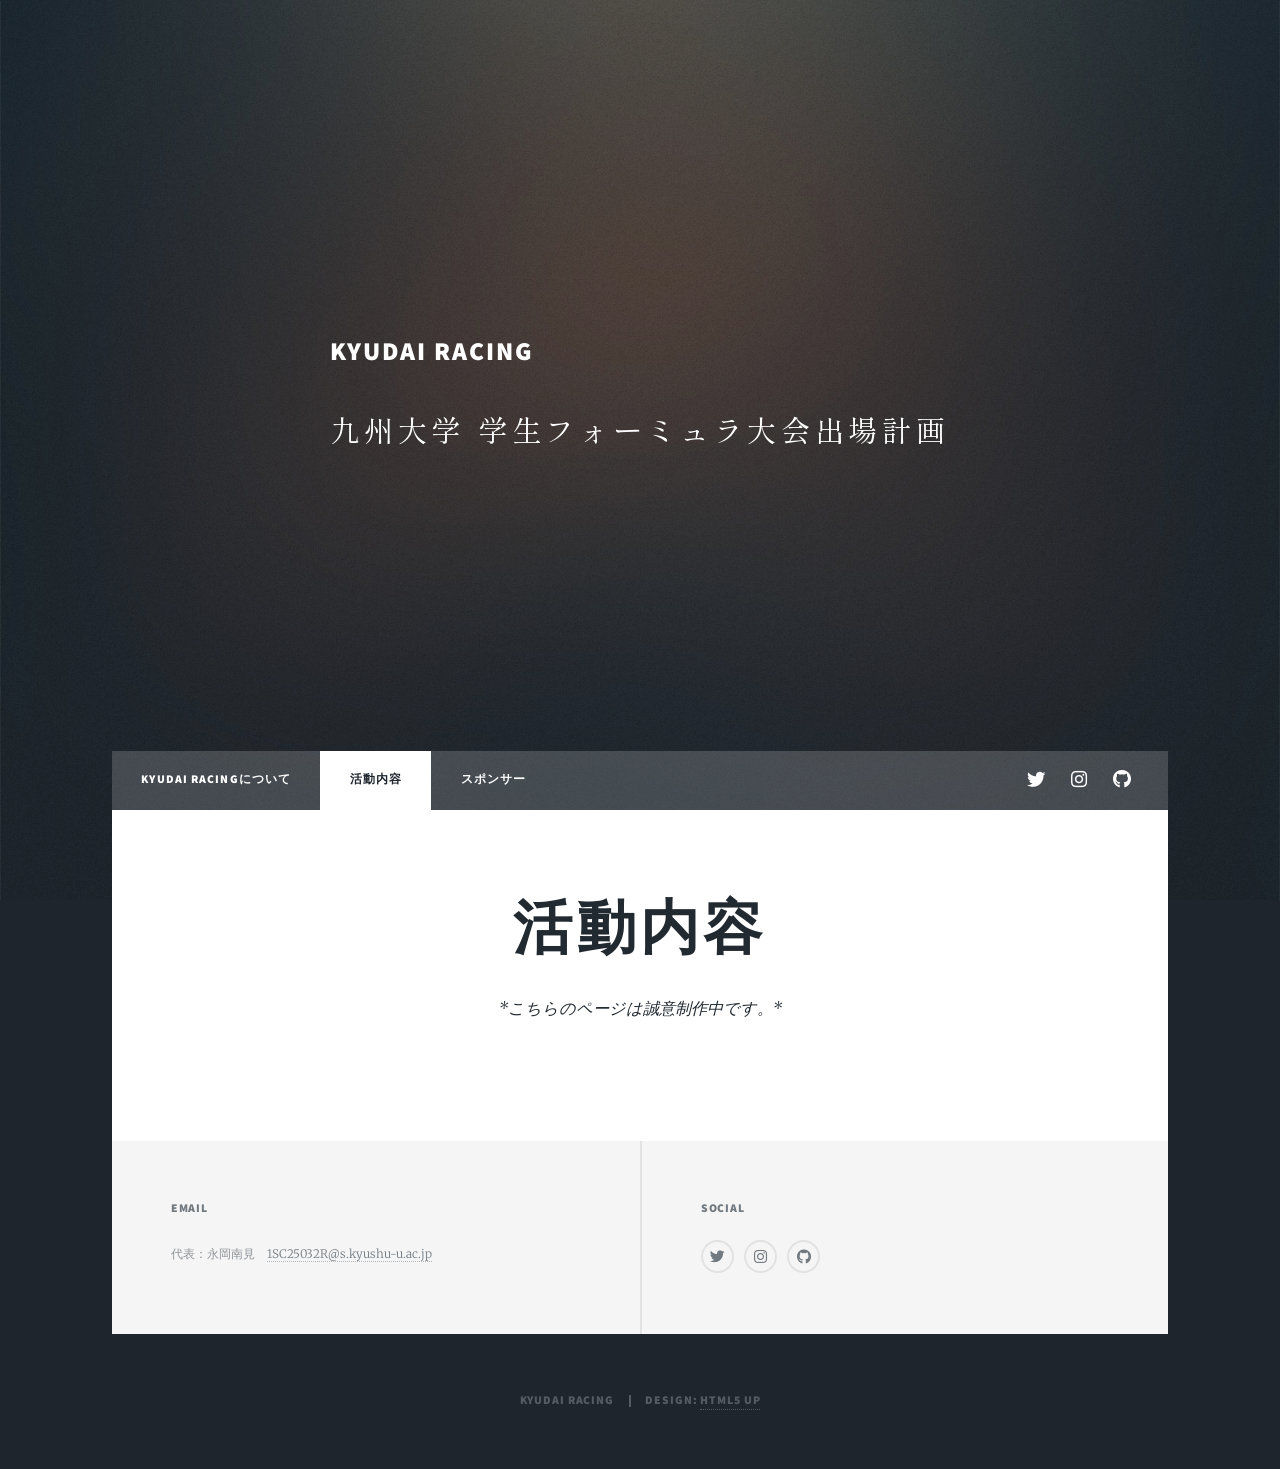
==== commit 5f9ad52d: "2,3ページ目のheader編集" ====
--- a/section1.html
+++ b/section1.html
@@ -17,10 +17,12 @@
 
 		<!-- Wrapper -->
 			<div id="wrapper">
-
 				<!-- Header -->
 					<header id="header">
-						<a href="index.html" class="logo"><p>2022年に止まった<strong>エンジン</strong>、<br />今<strong>オーバーホール</strong>する</p></a>
+						<a href="index.html" class="logo">
+							<h2>Kyudai Racing</h2>
+							<p>九州大学 学生フォーミュラ大会出場計画</p>
+						</a>
 					</header>
 
 				<!-- Nav -->
@@ -43,6 +45,7 @@
 						<!-- Post -->
 							<section class="post">
 								<header class="major">
+									<h1>活動内容</h1>
 									<p>*こちらのページは誠意制作中です。*</p>
 								</header>
 						</section>
--- a/assets/css/main.css
+++ b/assets/css/main.css
@@ -3470,7 +3470,7 @@
 
 			#intro {
 				padding: 3rem 2rem 1rem 2rem ;
-				min-height: 60vh;
+				min-height: 50vh;
 			}
 
 				#intro h1 {
@@ -3605,8 +3605,8 @@
 			padding: 5vh 0 !important; /* 内側の余白も画面の割合で設定 */
 			
 			/* 2. 外側の押し下げは、やりすぎると画面外に逃げるので少し控えめに */
-			margin-top: 10vh !important; 
-			margin-bottom: 10vh !important;
+			margin-top: 0vh !important; 
+			margin-bottom: 0vh !important;
 			
 			/* 3. スマホの横幅に合わせて文字サイズを最適化 */
 			font-size: 1.5rem;
@@ -3623,7 +3623,7 @@
 		}
 
 			#header {
-				height: 60vh;
+				height: 55vh;
 				padding-bottom: 8rem;
 			}
 
@@ -3633,7 +3633,7 @@
 
 			#header {
 				/* 1. ヘッダーをスマホ画面いっぱいの高さにする */
-				min-height: 90vh; 
+				min-height: 70vh; 
 				display: flex;
 				flex-direction: column;
 				justify-content: center; /* 垂直方向に中央寄せ */
@@ -3641,6 +3641,9 @@
 			}
 
 			#header .logo {
+				/* 1. スマホの「画面の高さ（vh）」を基準にしてたっぷり余白を取る */
+				min-height: 35vh;          /* 画面の35%分の高さを確保 */
+				padding: 5vh 0 !important; /* 内側の余白も画面の割合で設定 */
 				/* 2. ロゴ単体のマージンをリセット（親のFlexboxで中央制御するため） */
 				margin: 0 !important;
 				padding: 2rem !important;
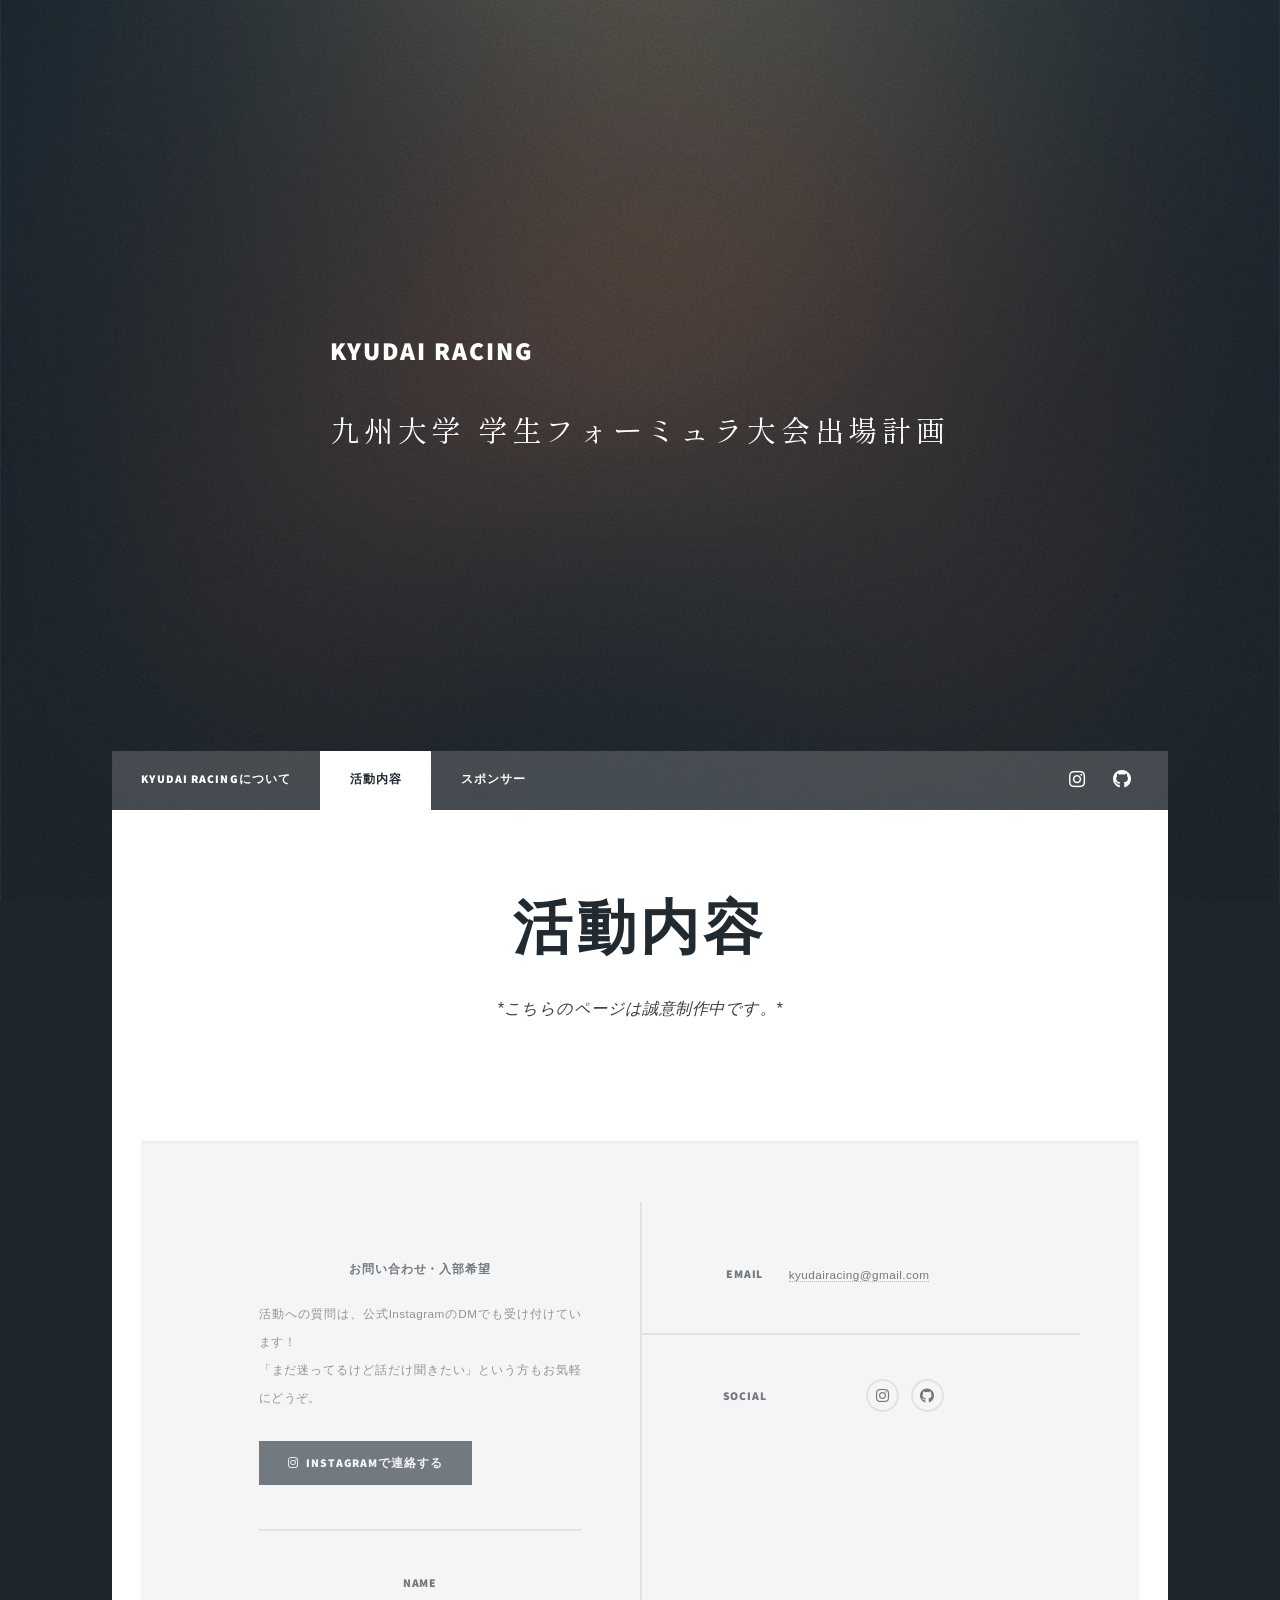
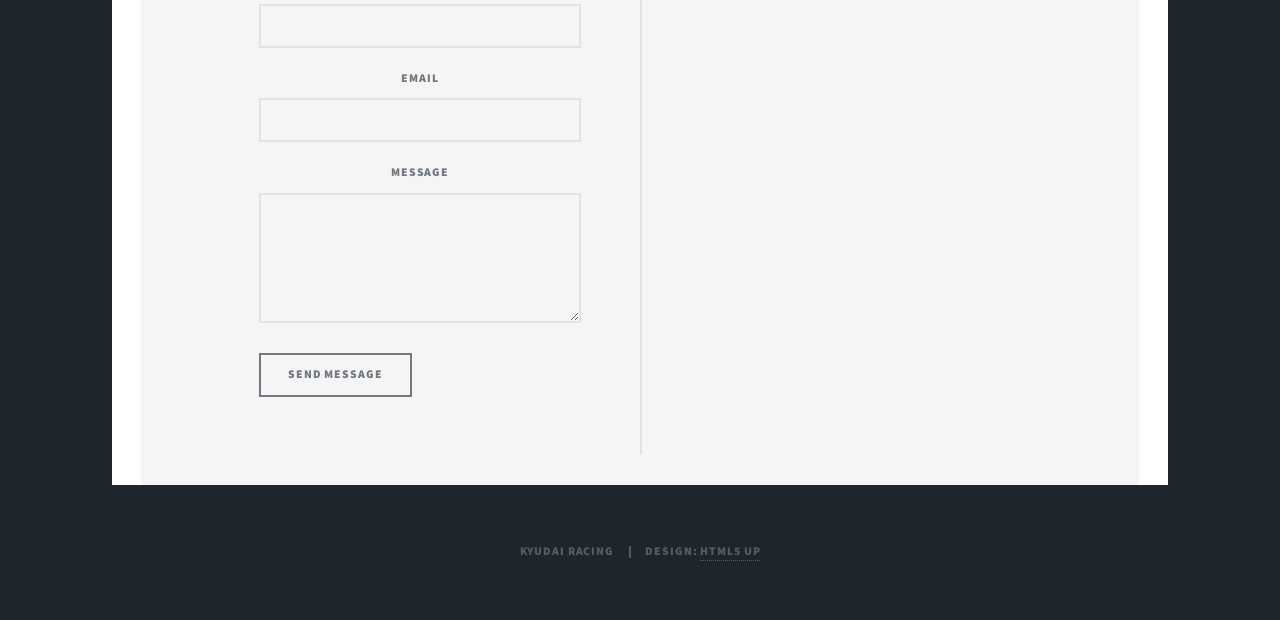
==== commit 55e67c56: "プログラム内のindex(頭の空白)修正" ====
--- a/section1.html
+++ b/section1.html
@@ -13,107 +13,123 @@
 		<link rel="stylesheet" href="assets/css/main.css" />
 		<noscript><link rel="stylesheet" href="assets/css/noscript.css" /></noscript>
 	</head>
+	<!-- Google tag (gtag.js) -->
+	<script async src="https://www.googletagmanager.com/gtag/js?id=G-LFPXZC1D10"></script>
+	<script>
+	window.dataLayer = window.dataLayer || [];
+	function gtag(){dataLayer.push(arguments);}
+	gtag('js', new Date());
+
+	gtag('config', 'G-LFPXZC1D10');
+	</script>
 	<body class="is-preload">
 
-		<!-- Wrapper -->
-			<div id="wrapper">
-				<!-- Header -->
-					<header id="header">
-						<a href="index.html" class="logo">
-							<h2>Kyudai Racing</h2>
-							<p>九州大学 学生フォーミュラ大会出場計画</p>
-						</a>
-					</header>
+	<!-- Wrapper -->
+		<div id="wrapper">
+			<!-- Header -->
+				<header id="header">
+					<a href="index.html" class="logo">
+						<h2>Kyudai Racing</h2>
+						<p>九州大学 学生フォーミュラ大会出場計画</p>
+					</a>
+				</header>
 
-				<!-- Nav -->
-					<nav id="nav">
-						<ul class="links">
-							<li><a href="index.html">Kyudai Racingについて</a></li>
-							<li class="active"><a href="section1.html">活動内容</a></li>
-							<li><a href="section2.html">スポンサー</a></li>
+			<!-- Nav -->
+				<nav id="nav">
+					<ul class="links">
+						<li><a href="index.html">Kyudai Racingについて</a></li>
+						<li class="active"><a href="section1.html">活動内容</a></li>
+						<li><a href="section2.html">スポンサー</a></li>
+					</ul>
+					<ul class="icons">
+						<!--<li><a href="#" class="icon brands fa-twitter"><span class="label">X</span></a></li>-->
+						<li><a href="https://www.instagram.com/kyudai_racing_?igsh=c2ZleDBxYnRwNmtl" class="icon brands fa-instagram"><span class="label">Instagram</span></a></li>
+						<li><a href="https://github.com/kyudairacing/Kyudai_Racing" class="icon brands fa-github"><span class="label">GitHub</span></a></li>
+					</ul>
+				</nav>
+
+			<!-- Main -->
+			<div id="main">
+
+				<!-- Post -->
+				<section class="post">
+						<header class="major">
+							<h1>活動内容</h1>
+							<p>*こちらのページは誠意制作中です。*</p>
+						</header>
+				</section>
+
+			<!-- Footer -->
+				<footer id="footer">
+					<section>
+						<h3>お問い合わせ・入部希望</h3>
+						<p>活動への質問は、公式InstagramのDMでも受け付けています！<br />
+						「まだ迷ってるけど話だけ聞きたい」という方もお気軽にどうぞ。</p>
+						<ul class="actions">
+							<li><a href="https://www.instagram.com/kyudai_racing_?igsh=c2ZleDBxYnRwNmtl" class="button primary icon brands fa-instagram">Instagramで連絡する</a></li>
 						</ul>
-						<ul class="icons">
-							<li><a href="#" class="icon brands fa-twitter"><span class="label">Twitter</span></a></li>
-							<li><a href="https://www.instagram.com/kyudai_racing_?igsh=c2ZleDBxYnRwNmtl" class="icon brands fa-instagram"><span class="label">Instagram</span></a></li>
-							<li><a href="#" class="icon brands fa-github"><span class="label">GitHub</span></a></li>
-						</ul>
-					</nav>
+						<hr />
+						<form method="post" action="https://formspree.io/f/kyudairacing@gmail.com">
+							<div class="fields">
+								<div class="field">
+									<label for="name">Name</label>
+									<input type="text" name="name" id="name" />
+								</div>
+								<div class="field">
+									<label for="email">Email</label>
+									<input type="text" name="email" id="email" />
+								</div>
+								<div class="field">
+									<label for="message">Message</label>
+									<textarea name="message" id="message" rows="3"></textarea>
+								</div>
+							</div>
+							<ul class="actions">
+								<li><input type="submit" value="Send Message" /></li>
+							</ul>
+						</form>
 
-				<!-- Main -->
-					<div id="main">
+					</section>
+					<section class="split contact">
+<!--							<section class="alt">
+							<h3>Address</h3>
+							<p>1234 Somewhere Road #87257<br />
+							Nashville, TN 00000-0000</p>
+						</section>
+						<section>
+							<h3>Phone</h3>
+							<p><a href="#">(000) 000-0000</a></p>
+						</section>
+	-->					
+						<section>
+							<h3>Email</h3>
+							<p><a href="mailto:kyudairacing@gmail.com">kyudairacing@gmail.com</a></p>
+						</section>
+						<section>
+							<h3>Social</h3>
+							<ul class="icons alt">
+							<!--<li><a href="#" class="icon brands alt fa-twitter"><span class="label">Twitter</span></a></li>-->
+								<li><a href="https://www.instagram.com/kyudai_racing_?igsh=c2ZleDBxYnRwNmtl" class="icon brands alt fa-instagram"><span class="label">Instagram</span></a></li>
+								<li><a href="https://github.com/kyudairacing/Kyudai_Racing" class="icon brands alt fa-github"><span class="label">GitHub</span></a></li>
+							</ul>
+						</section>
+					</section>
+				</footer>
+			</div>
+			<!-- Copyright -->
+			<div id="copyright">
+				<ul><li>kyudai Racing</li><li>Design: <a href="https://html5up.net">HTML5 UP</a></li></ul>
+			</div>
+		</div>
 
-						<!-- Post -->
-							<section class="post">
-								<header class="major">
-									<h1>活動内容</h1>
-									<p>*こちらのページは誠意制作中です。*</p>
-								</header>
-						</section>
-
-					</div>
-				<!-- Footer -->
-					<footer id="footer">
-<!--						<section>
-							<form method="post" action="#">
-								<div class="fields">
-									<div class="field">
-										<label for="name">Name</label>
-										<input type="text" name="name" id="name" />
-									</div>
-									<div class="field">
-										<label for="email">Email</label>
-										<input type="text" name="email" id="email" />
-									</div>
-									<div class="field">
-										<label for="message">Message</label>
-										<textarea name="message" id="message" rows="3"></textarea>
-									</div>
-								</div>
-								<ul class="actions">
-									<li><input type="submit" value="Send Message" /></li>
-								</ul>
-							</form>
-						</section>
-						<section class="split contact">
-							<section class="alt">
-								<h3>Address</h3>
-								<p>1234 Somewhere Road #87257<br />
-								Nashville, TN 00000-0000</p>
-							</section>
-							<section>
-								<h3>Phone</h3>
-								<p><a href="#">(000) 000-0000</a></p>
-							</section>
--->							<section>
-								<h3>Email</h3>
-								<p>代表：永岡南見　<a href="#">1SC25032R@s.kyushu-u.ac.jp</a></p>
-							</section>
-							<section>
-								<h3>Social</h3>
-								<ul class="icons alt">
-									<li><a href="#" class="icon brands alt fa-twitter"><span class="label">Twitter</span></a></li>
-									<li><a href="https://www.instagram.com/kyudai_racing_?igsh=c2ZleDBxYnRwNmtl" class="icon brands alt fa-instagram"><span class="label">Instagram</span></a></li>
-									<li><a href="#" class="icon brands alt fa-github"><span class="label">GitHub</span></a></li>
-								</ul>
-							</section>
-						</section>
-					</footer>
-
-				<!-- Copyright -->
-					<div id="copyright">
-						<ul><li>kyudai Racing</li><li>Design: <a href="https://html5up.net">HTML5 UP</a></li></ul>
-					</div>
-
-			</div>
-
-		<!-- Scripts -->
-			<script src="assets/js/jquery.min.js"></script>
-			<script src="assets/js/jquery.scrollex.min.js"></script>
-			<script src="assets/js/jquery.scrolly.min.js"></script>
-			<script src="assets/js/browser.min.js"></script>
-			<script src="assets/js/breakpoints.min.js"></script>
-			<script src="assets/js/util.js"></script>
-			<script src="assets/js/main.js"></script>
+	<!-- Scripts -->
+		<script src="assets/js/jquery.min.js"></script>
+		<script src="assets/js/jquery.scrollex.min.js"></script>
+		<script src="assets/js/jquery.scrolly.min.js"></script>
+		<script src="assets/js/browser.min.js"></script>
+		<script src="assets/js/breakpoints.min.js"></script>
+		<script src="assets/js/util.js"></script>
+		<script src="assets/js/main.js"></script>
 
 	</body>
 </html>
--- a/assets/css/main.css
+++ b/assets/css/main.css
@@ -145,11 +145,16 @@
 
 	body {
 		color: #212931;
+		line-height: 1.8;      /* 行間を少し広めにとる（重要！） */
+		letter-spacing: 0.05em; /* 文字の間隔を少しだけ広げる */
 	}
 
 	body, input, select, textarea {
-		font-family: "Merriweather", Georgia, serif;
-		font-weight: 300;
+font-family: 'Noto Sans JP', sans-serif;
+		font-weight: 400;      /* 基本の太さ */
+		line-height: 1.85;     /* 行間を広めに取ると「優しさ・余裕」が出ます */
+		letter-spacing: 0.03em; /* 文字の間隔を微調整してオシャレに */
+		color: #3d3d3d;        /* 真っ黒より少しだけグレーにすると目に優しいです */
 		font-size: 1rem;
 		line-height: 2.375;
 	}
@@ -3470,7 +3475,7 @@
 
 			#intro {
 				padding: 3rem 2rem 1rem 2rem ;
-				min-height: 50vh;
+				min-height: 60vh;
 			}
 
 				#intro h1 {
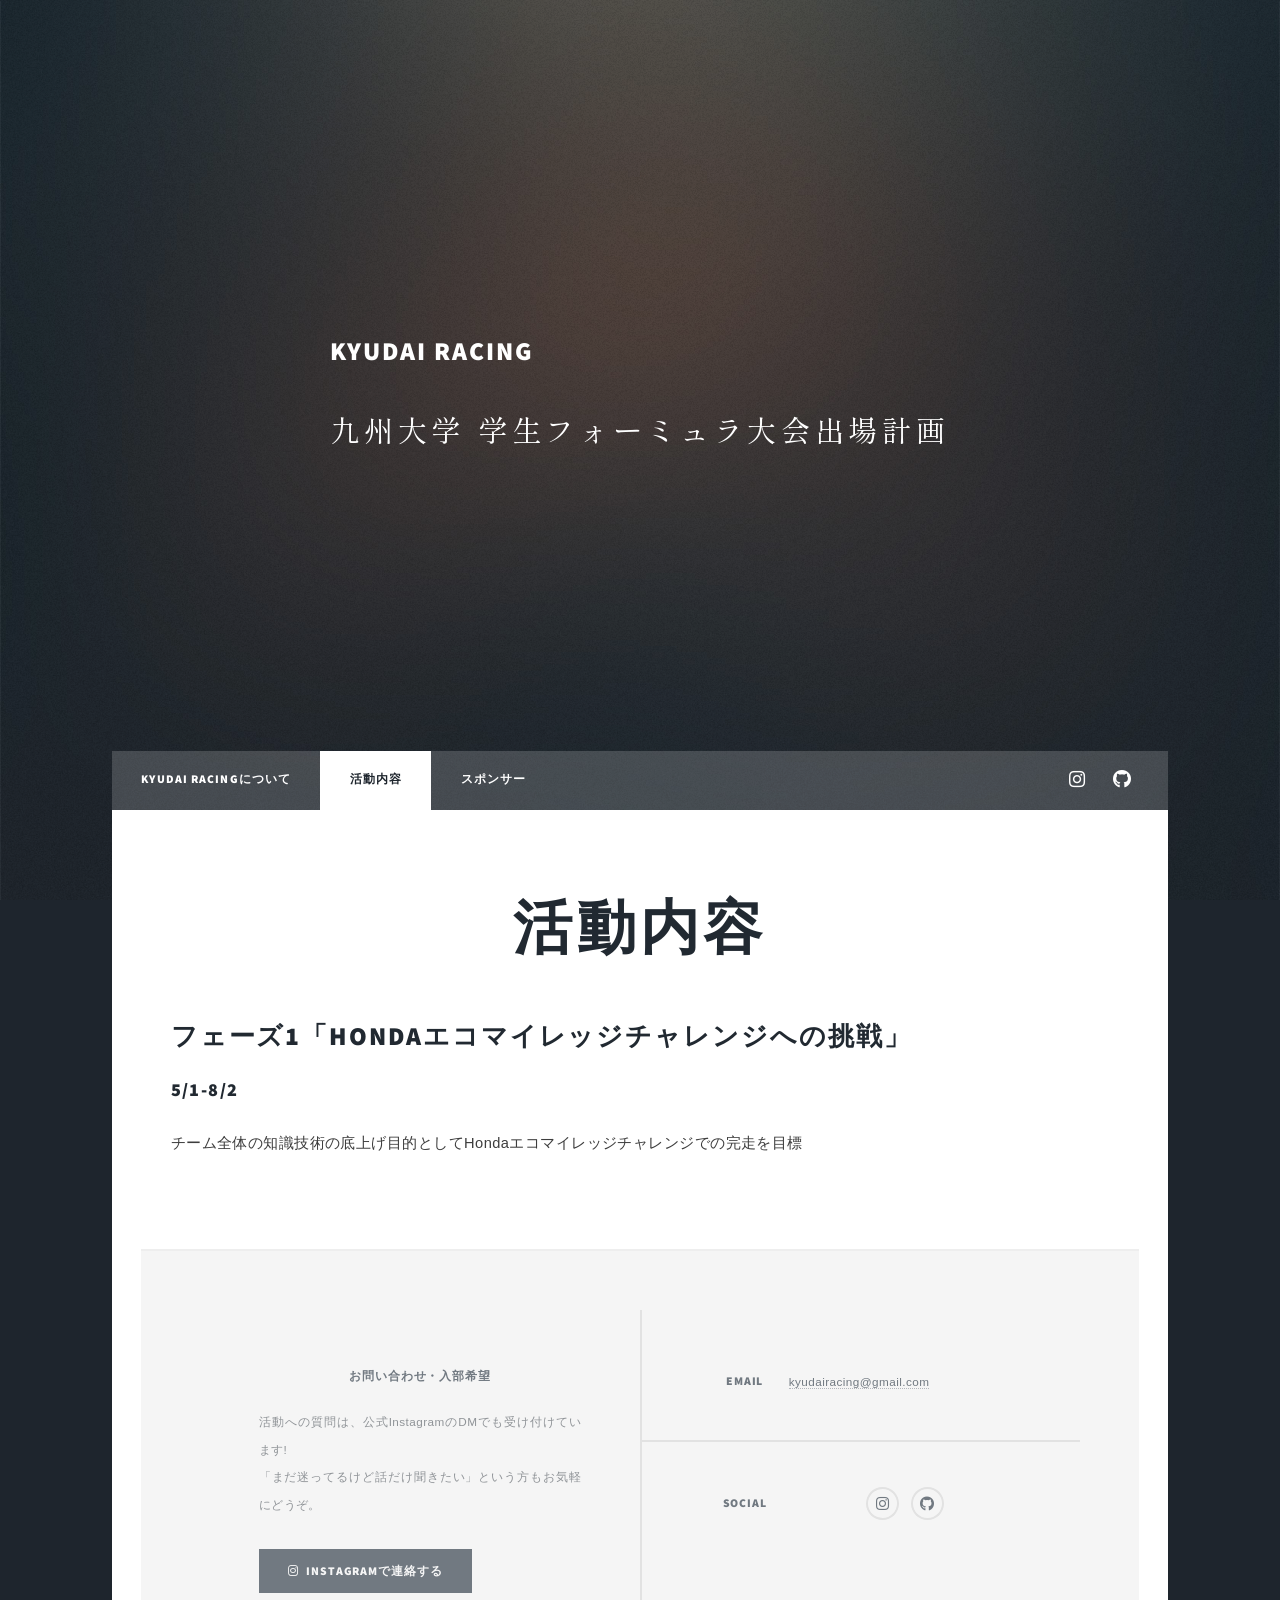
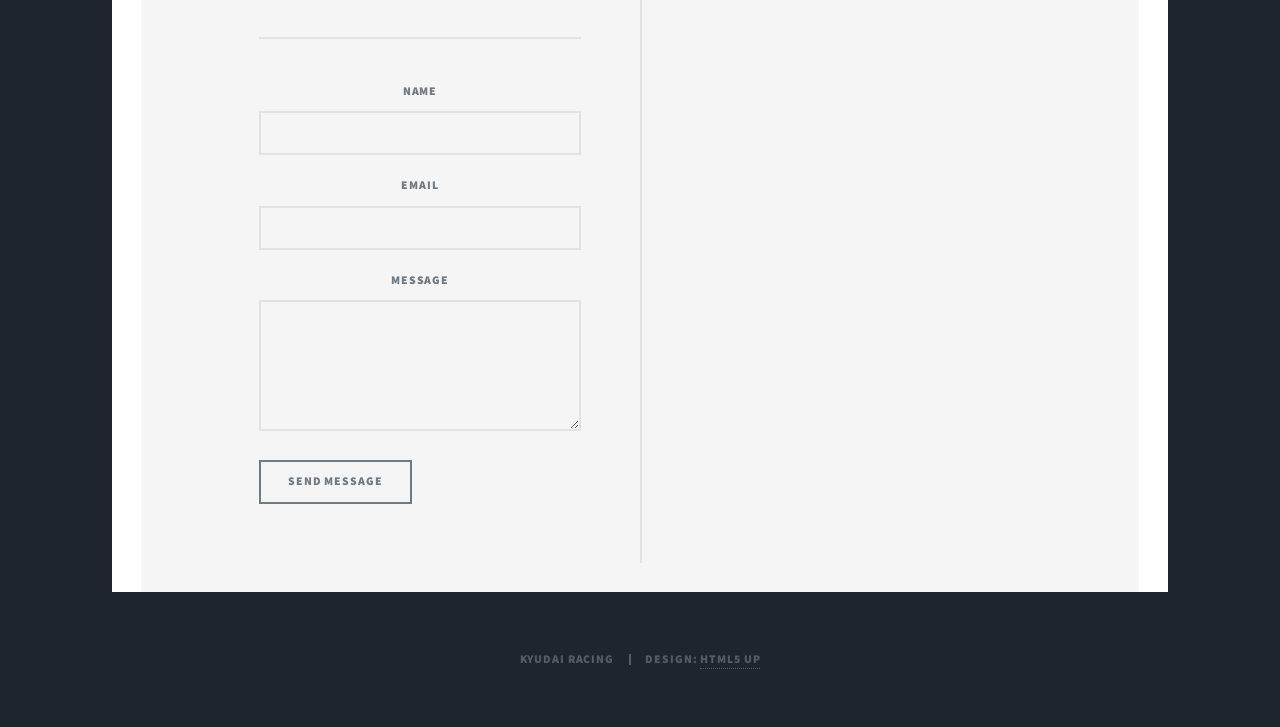
==== commit 0ab5ced0: "活動方針、活動計画の見直し" ====
--- a/section1.html
+++ b/section1.html
@@ -55,15 +55,17 @@
 				<section class="post">
 						<header class="major">
 							<h1>活動内容</h1>
-							<p>*こちらのページは誠意制作中です。*</p>
 						</header>
+						<h2>フェーズ1「Hondaエコマイレッジチャレンジへの挑戦」</h2>
+						<h3>5/1-8/2</h3>
+						<p>チーム全体の知識技術の底上げ目的としてHondaエコマイレッジチャレンジでの完走を目標</p>
 				</section>
 
 			<!-- Footer -->
 				<footer id="footer">
 					<section>
 						<h3>お問い合わせ・入部希望</h3>
-						<p>活動への質問は、公式InstagramのDMでも受け付けています！<br />
+						<p>活動への質問は、公式InstagramのDMでも受け付けています!<br />
 						「まだ迷ってるけど話だけ聞きたい」という方もお気軽にどうぞ。</p>
 						<ul class="actions">
 							<li><a href="https://www.instagram.com/kyudai_racing_?igsh=c2ZleDBxYnRwNmtl" class="button primary icon brands fa-instagram">Instagramで連絡する</a></li>
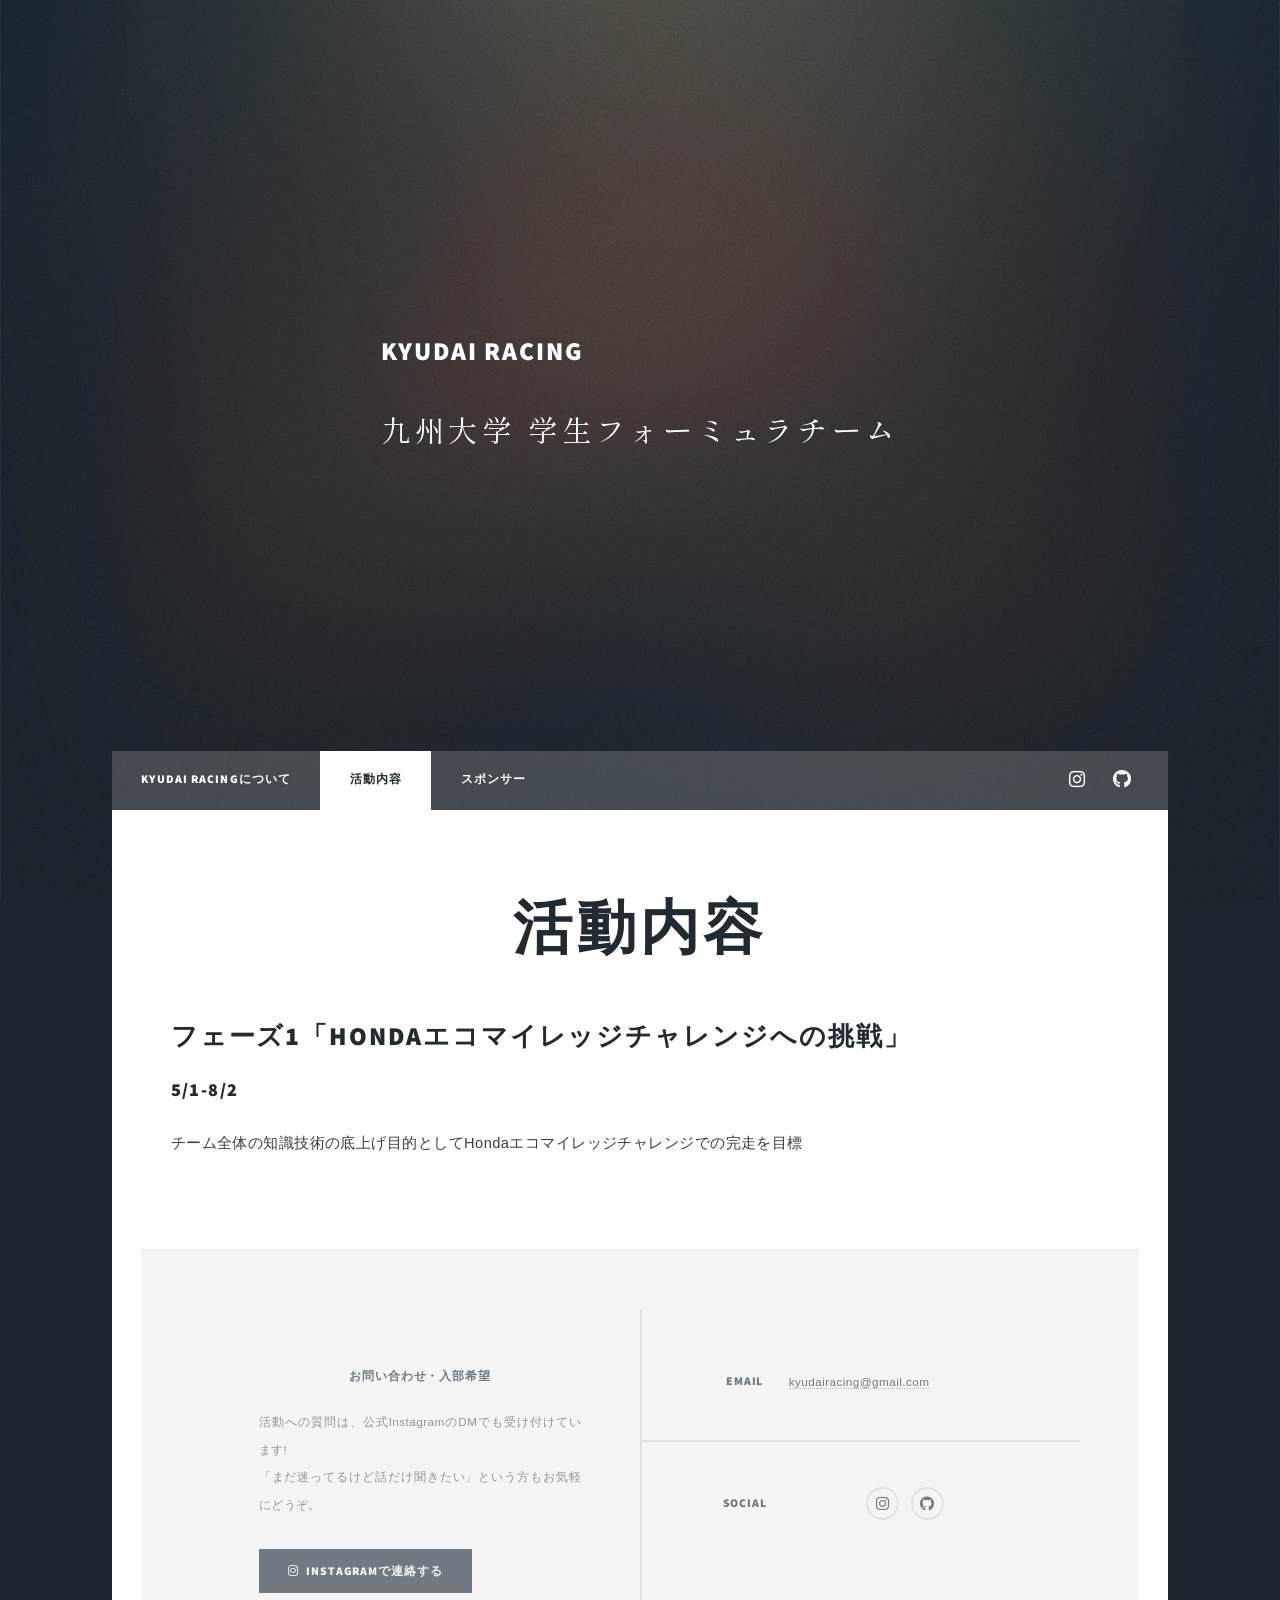
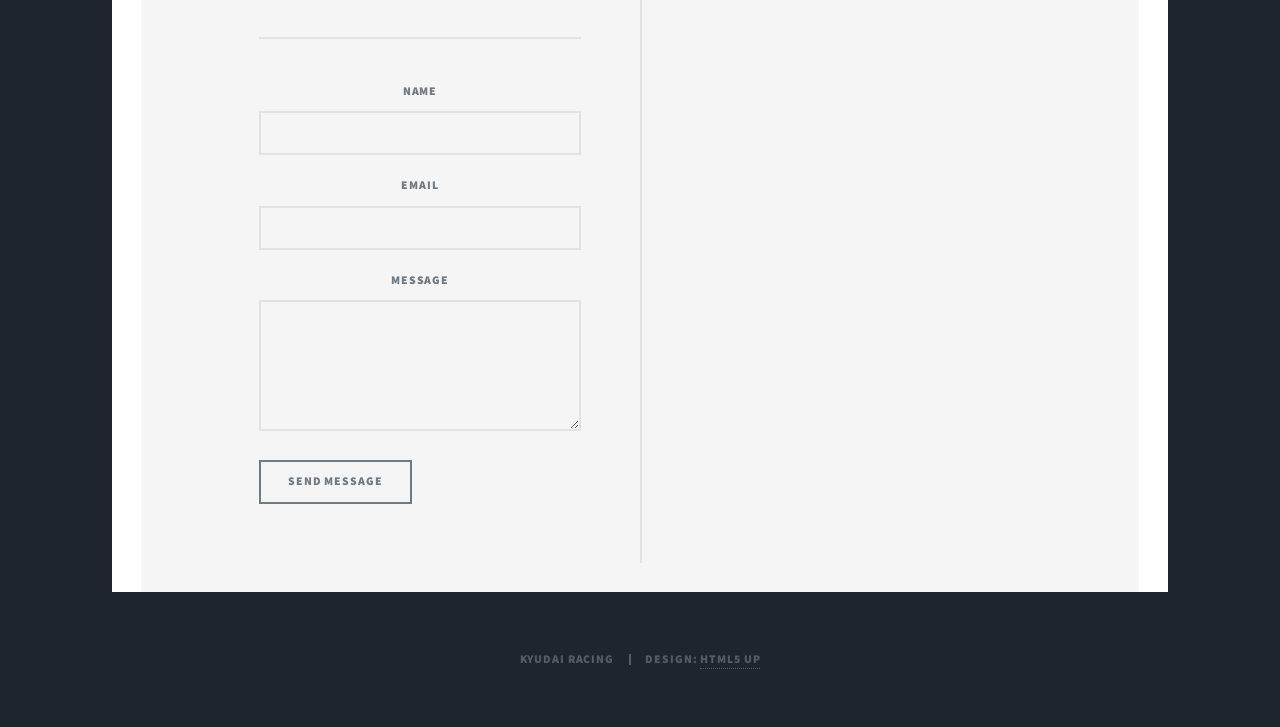
==== commit 969d6e1d: "mini変更" ====
--- a/section1.html
+++ b/section1.html
@@ -30,7 +30,7 @@
 				<header id="header">
 					<a href="index.html" class="logo">
 						<h2>Kyudai Racing</h2>
-						<p>九州大学 学生フォーミュラ大会出場計画</p>
+						<p>九州大学 学生フォーミュラチーム</p>
 					</a>
 				</header>
 
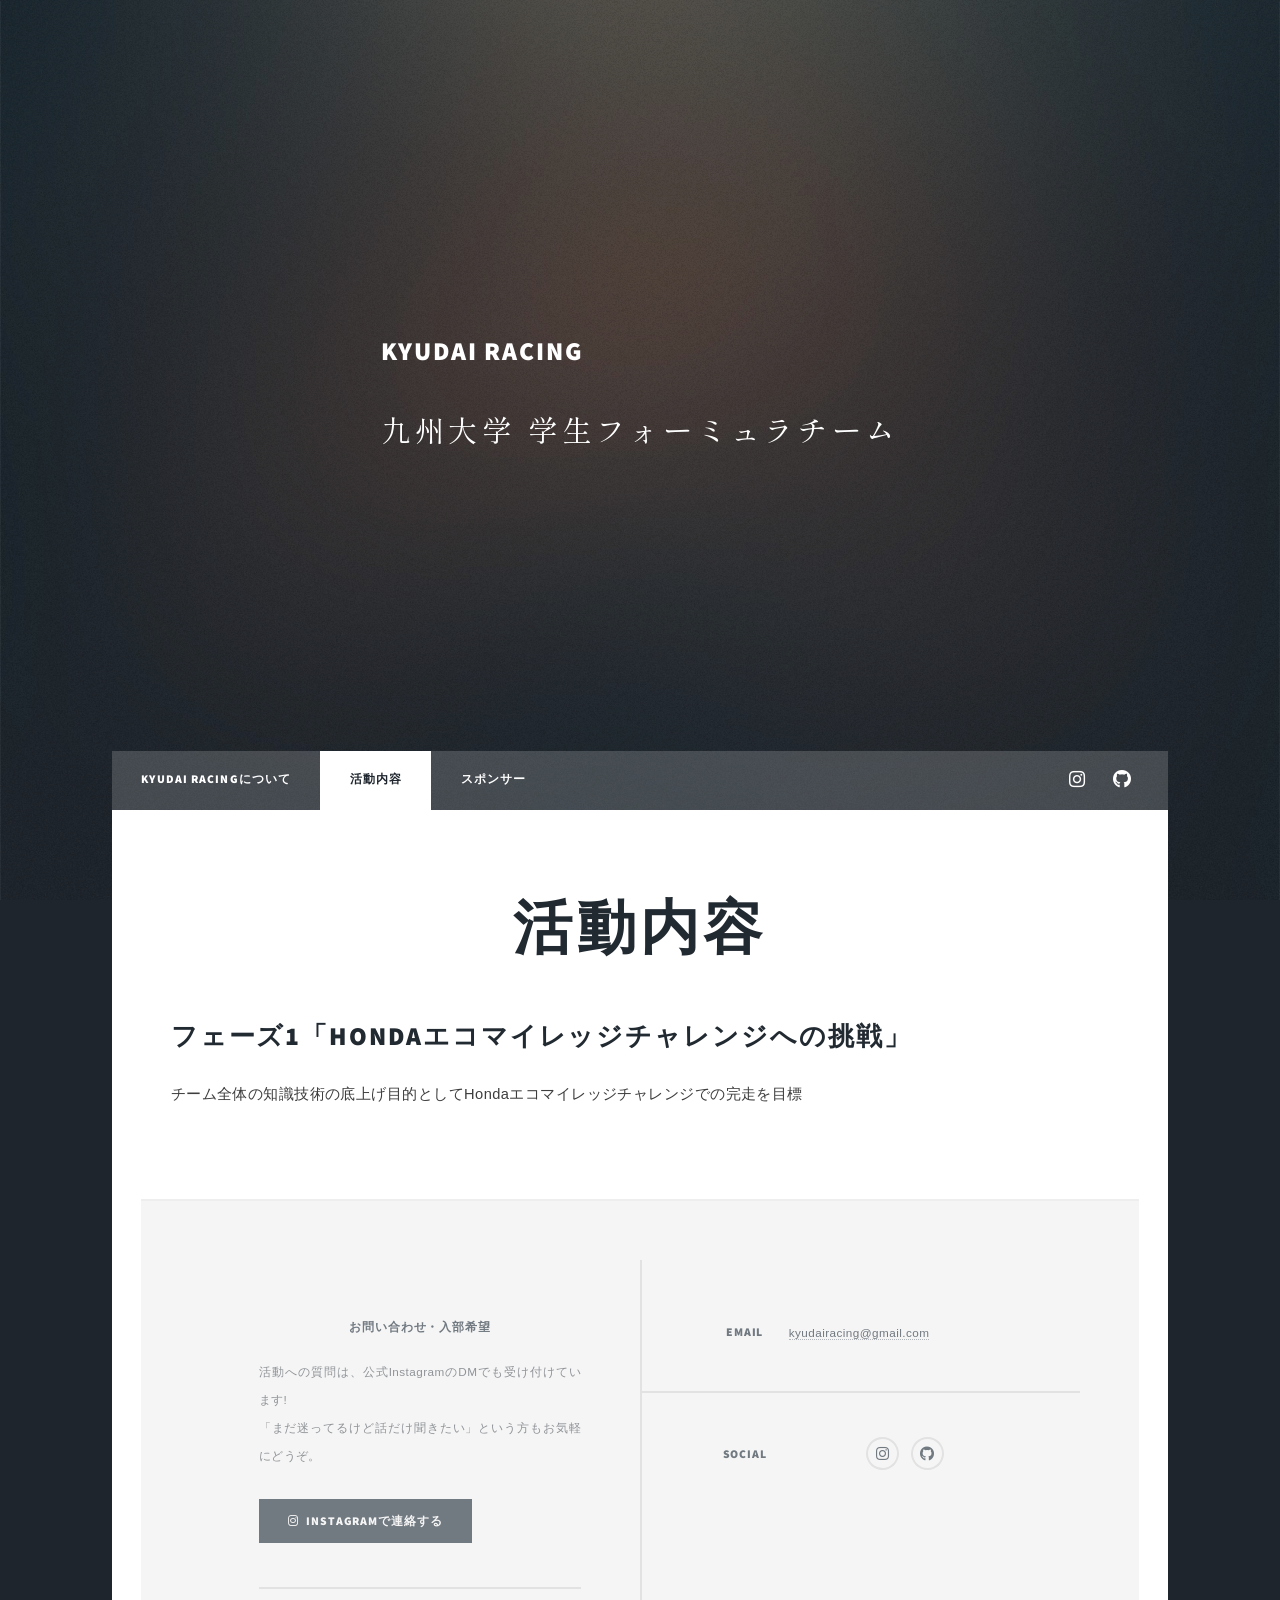
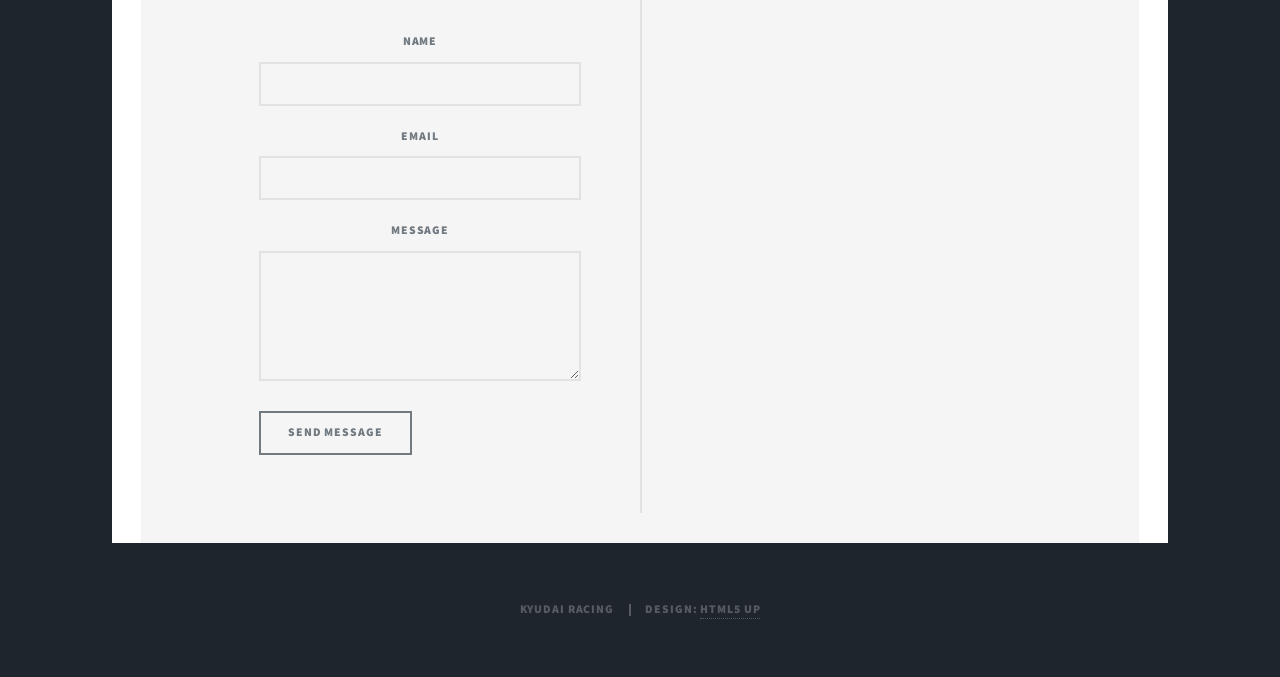
==== commit 6492dd99: "ok" ====
--- a/section1.html
+++ b/section1.html
@@ -57,7 +57,7 @@
 							<h1>活動内容</h1>
 						</header>
 						<h2>フェーズ1「Hondaエコマイレッジチャレンジへの挑戦」</h2>
-						<h3>5/1-8/2</h3>
+						<!--<h3>5/1-8/2</h3>-->
 						<p>チーム全体の知識技術の底上げ目的としてHondaエコマイレッジチャレンジでの完走を目標</p>
 				</section>
 
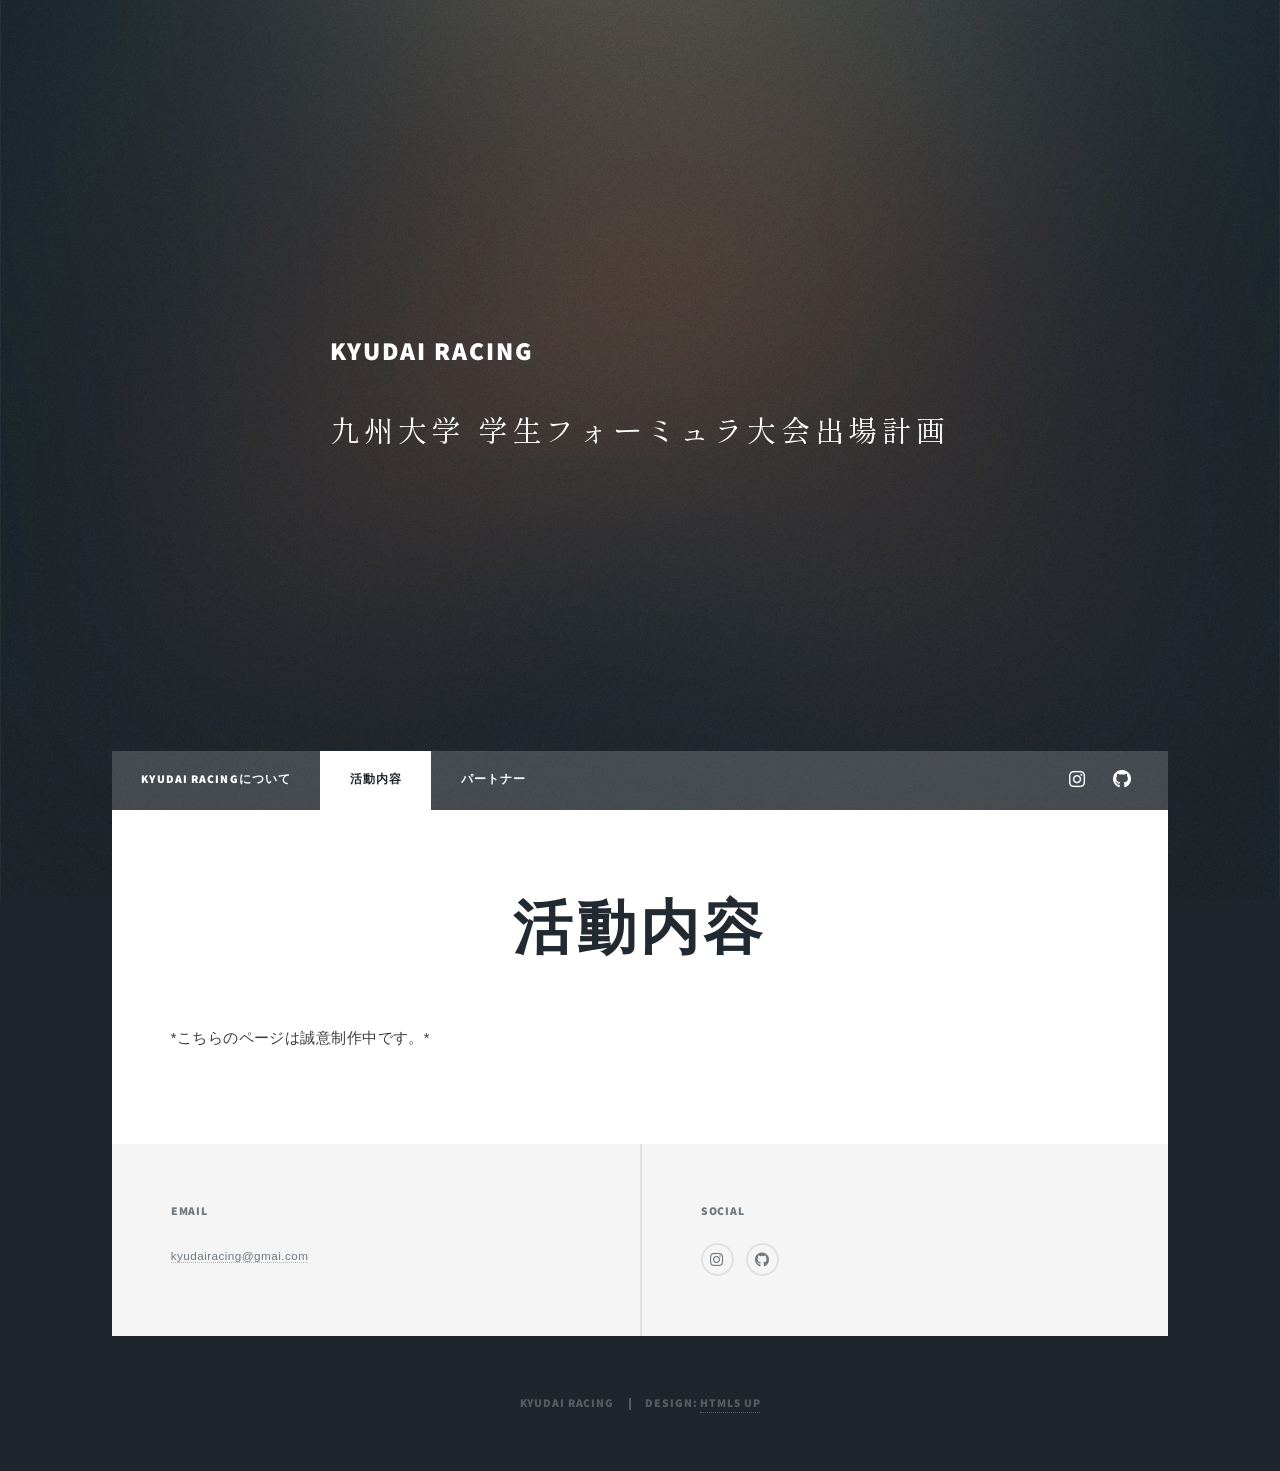
==== commit bef7bcde: "内容の変更" ====
--- a/section1.html
+++ b/section1.html
@@ -24,114 +24,108 @@
 	</script>
 	<body class="is-preload">
 
-	<!-- Wrapper -->
-		<div id="wrapper">
-			<!-- Header -->
-				<header id="header">
-					<a href="index.html" class="logo">
-						<h2>Kyudai Racing</h2>
-						<p>九州大学 学生フォーミュラチーム</p>
-					</a>
-				</header>
+		<!-- Wrapper -->
+			<div id="wrapper">
+				<!-- Header -->
+					<header id="header">
+						<a href="index.html" class="logo">
+							<h2>Kyudai Racing</h2>
+							<p>九州大学 学生フォーミュラ大会出場計画</p>
+						</a>
+					</header>
 
-			<!-- Nav -->
-				<nav id="nav">
-					<ul class="links">
-						<li><a href="index.html">Kyudai Racingについて</a></li>
-						<li class="active"><a href="section1.html">活動内容</a></li>
-						<li><a href="section2.html">スポンサー</a></li>
-					</ul>
-					<ul class="icons">
-						<!--<li><a href="#" class="icon brands fa-twitter"><span class="label">X</span></a></li>-->
-						<li><a href="https://www.instagram.com/kyudai_racing_?igsh=c2ZleDBxYnRwNmtl" class="icon brands fa-instagram"><span class="label">Instagram</span></a></li>
-						<li><a href="https://github.com/kyudairacing/Kyudai_Racing" class="icon brands fa-github"><span class="label">GitHub</span></a></li>
-					</ul>
-				</nav>
+				<!-- Nav -->
+					<nav id="nav">
+						<ul class="links">
+							<li><a href="index.html">Kyudai Racingについて</a></li>
+							<li class="active"><a href="section1.html">活動内容</a></li>
+							<li><a href="section2.html">パートナー</a></li>
+						</ul>
+						<ul class="icons">
+							<!-- <li><a href="#" class="icon brands fa-twitter"><span class="label">Twitter</span></a></li> -->
+							<li><a href="https://www.instagram.com/kyudai_racing_?igsh=c2ZleDBxYnRwNmtl" class="icon brands fa-instagram"><span class="label">Instagram</span></a></li>
+							<li><a href="#" class="icon brands fa-github"><span class="label">GitHub</span></a></li>
+						</ul>
+					</nav>
 
-			<!-- Main -->
-			<div id="main">
+				<!-- Main -->
+					<div id="main">
 
-				<!-- Post -->
-				<section class="post">
-						<header class="major">
-							<h1>活動内容</h1>
-						</header>
-						<h2>フェーズ1「Hondaエコマイレッジチャレンジへの挑戦」</h2>
-						<!--<h3>5/1-8/2</h3>-->
-						<p>チーム全体の知識技術の底上げ目的としてHondaエコマイレッジチャレンジでの完走を目標</p>
-				</section>
+						<!-- Post -->
+						<section class="post">
+								<header class="major">
+									<h1>活動内容</h1>
+								</header>
+								<p>*こちらのページは誠意制作中です。*</p>
+								<!-- <h2>フェーズ1「Hondaエコマイレッジチャレンジへの挑戦」</h2>
+								<h3>5/1-8/2</h3>
+								<p>チーム全体の知識技術の底上げ目的としてHondaエコマイレッジチャレンジでの完走を目標</p> -->
+						</section>
 
-			<!-- Footer -->
-				<footer id="footer">
-					<section>
-						<h3>お問い合わせ・入部希望</h3>
-						<p>活動への質問は、公式InstagramのDMでも受け付けています!<br />
-						「まだ迷ってるけど話だけ聞きたい」という方もお気軽にどうぞ。</p>
-						<ul class="actions">
-							<li><a href="https://www.instagram.com/kyudai_racing_?igsh=c2ZleDBxYnRwNmtl" class="button primary icon brands fa-instagram">Instagramで連絡する</a></li>
-						</ul>
-						<hr />
-						<form method="post" action="https://formspree.io/f/kyudairacing@gmail.com">
-							<div class="fields">
-								<div class="field">
-									<label for="name">Name</label>
-									<input type="text" name="name" id="name" />
+					</div>
+				<!-- Footer -->
+					<footer id="footer">
+<!--						<section>
+							<form method="post" action="#">
+								<div class="fields">
+									<div class="field">
+										<label for="name">Name</label>
+										<input type="text" name="name" id="name" />
+									</div>
+									<div class="field">
+										<label for="email">Email</label>
+										<input type="text" name="email" id="email" />
+									</div>
+									<div class="field">
+										<label for="message">Message</label>
+										<textarea name="message" id="message" rows="3"></textarea>
+									</div>
 								</div>
-								<div class="field">
-									<label for="email">Email</label>
-									<input type="text" name="email" id="email" />
-								</div>
-								<div class="field">
-									<label for="message">Message</label>
-									<textarea name="message" id="message" rows="3"></textarea>
-								</div>
-							</div>
-							<ul class="actions">
-								<li><input type="submit" value="Send Message" /></li>
-							</ul>
-						</form>
+								<ul class="actions">
+									<li><input type="submit" value="Send Message" /></li>
+								</ul>
+							</form>
+						</section>
+						<section class="split contact">
+							<section class="alt">
+								<h3>Address</h3>
+								<p>1234 Somewhere Road #87257<br />
+								Nashville, TN 00000-0000</p>
+							</section>
+							<section>
+								<h3>Phone</h3>
+								<p><a href="#">(000) 000-0000</a></p>
+							</section>
+-->							<section>
+								<h3>Email</h3>
+								<p><a href="mailto:kyudairacing@gmail.com">kyudairacing@gmai.com</a></p>
+							</section>
+							<section>
+								<h3>Social</h3>
+								<ul class="icons alt">
+									<!-- <li><a href="#" class="icon brands alt fa-twitter"><span class="label">Twitter</span></a></li> -->
+									<li><a href="https://www.instagram.com/kyudai_racing_?igsh=c2ZleDBxYnRwNmtl" class="icon brands alt fa-instagram"><span class="label">Instagram</span></a></li>
+									<li><a href="https://github.com/kyudairacing/Kyudai_Racing" class="icon brands alt fa-github"><span class="label">GitHub</span></a></li>
+								</ul>
+							</section>
+						</section>
+					</footer>
 
-					</section>
-					<section class="split contact">
-<!--							<section class="alt">
-							<h3>Address</h3>
-							<p>1234 Somewhere Road #87257<br />
-							Nashville, TN 00000-0000</p>
-						</section>
-						<section>
-							<h3>Phone</h3>
-							<p><a href="#">(000) 000-0000</a></p>
-						</section>
-	-->					
-						<section>
-							<h3>Email</h3>
-							<p><a href="mailto:kyudairacing@gmail.com">kyudairacing@gmail.com</a></p>
-						</section>
-						<section>
-							<h3>Social</h3>
-							<ul class="icons alt">
-							<!--<li><a href="#" class="icon brands alt fa-twitter"><span class="label">Twitter</span></a></li>-->
-								<li><a href="https://www.instagram.com/kyudai_racing_?igsh=c2ZleDBxYnRwNmtl" class="icon brands alt fa-instagram"><span class="label">Instagram</span></a></li>
-								<li><a href="https://github.com/kyudairacing/Kyudai_Racing" class="icon brands alt fa-github"><span class="label">GitHub</span></a></li>
-							</ul>
-						</section>
-					</section>
-				</footer>
+				<!-- Copyright -->
+					<div id="copyright">
+						<ul><li>kyudai Racing</li><li>Design: <a href="https://html5up.net">HTML5 UP</a></li></ul>
+					</div>
+
 			</div>
-			<!-- Copyright -->
-			<div id="copyright">
-				<ul><li>kyudai Racing</li><li>Design: <a href="https://html5up.net">HTML5 UP</a></li></ul>
-			</div>
-		</div>
 
-	<!-- Scripts -->
-		<script src="assets/js/jquery.min.js"></script>
-		<script src="assets/js/jquery.scrollex.min.js"></script>
-		<script src="assets/js/jquery.scrolly.min.js"></script>
-		<script src="assets/js/browser.min.js"></script>
-		<script src="assets/js/breakpoints.min.js"></script>
-		<script src="assets/js/util.js"></script>
-		<script src="assets/js/main.js"></script>
+		<!-- Scripts -->
+			<script src="assets/js/jquery.min.js"></script>
+			<script src="assets/js/jquery.scrollex.min.js"></script>
+			<script src="assets/js/jquery.scrolly.min.js"></script>
+			<script src="assets/js/browser.min.js"></script>
+			<script src="assets/js/breakpoints.min.js"></script>
+			<script src="assets/js/util.js"></script>
+			<script src="assets/js/main.js"></script>
 
 	</body>
 </html>
